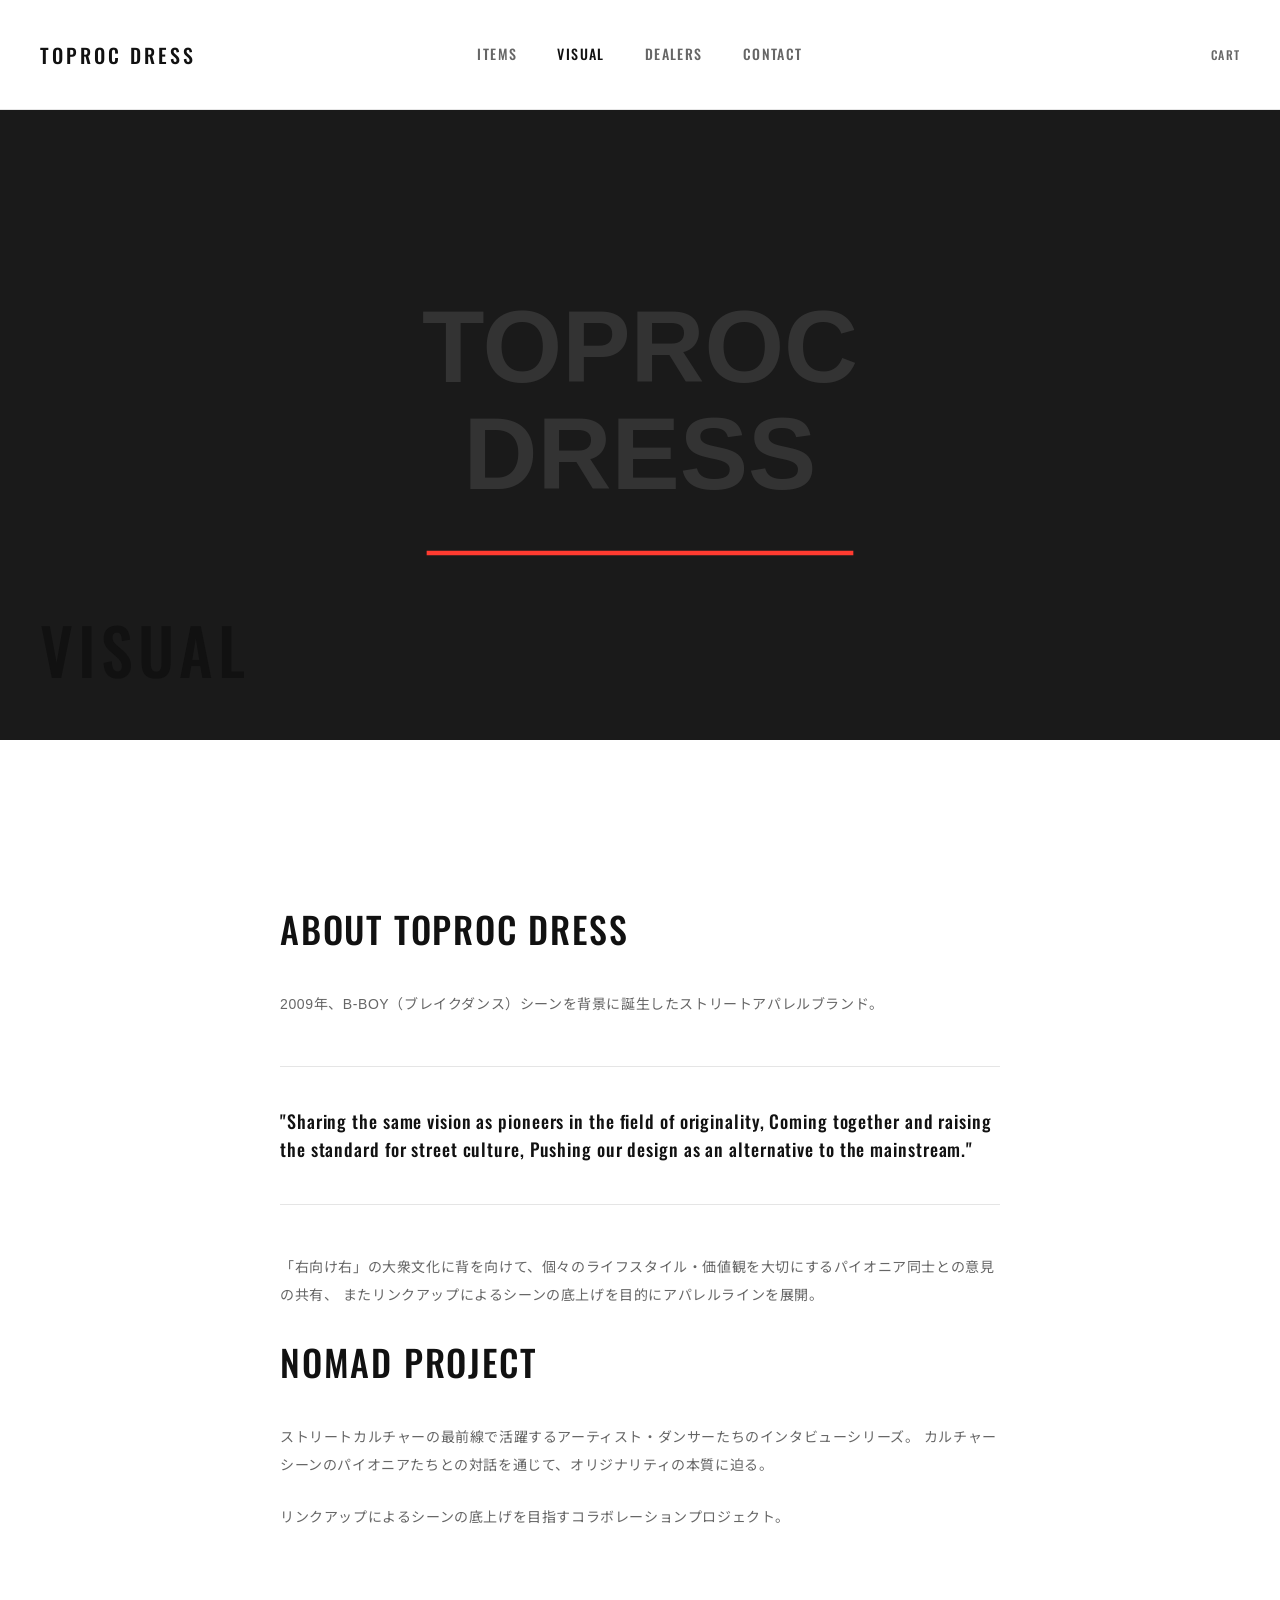
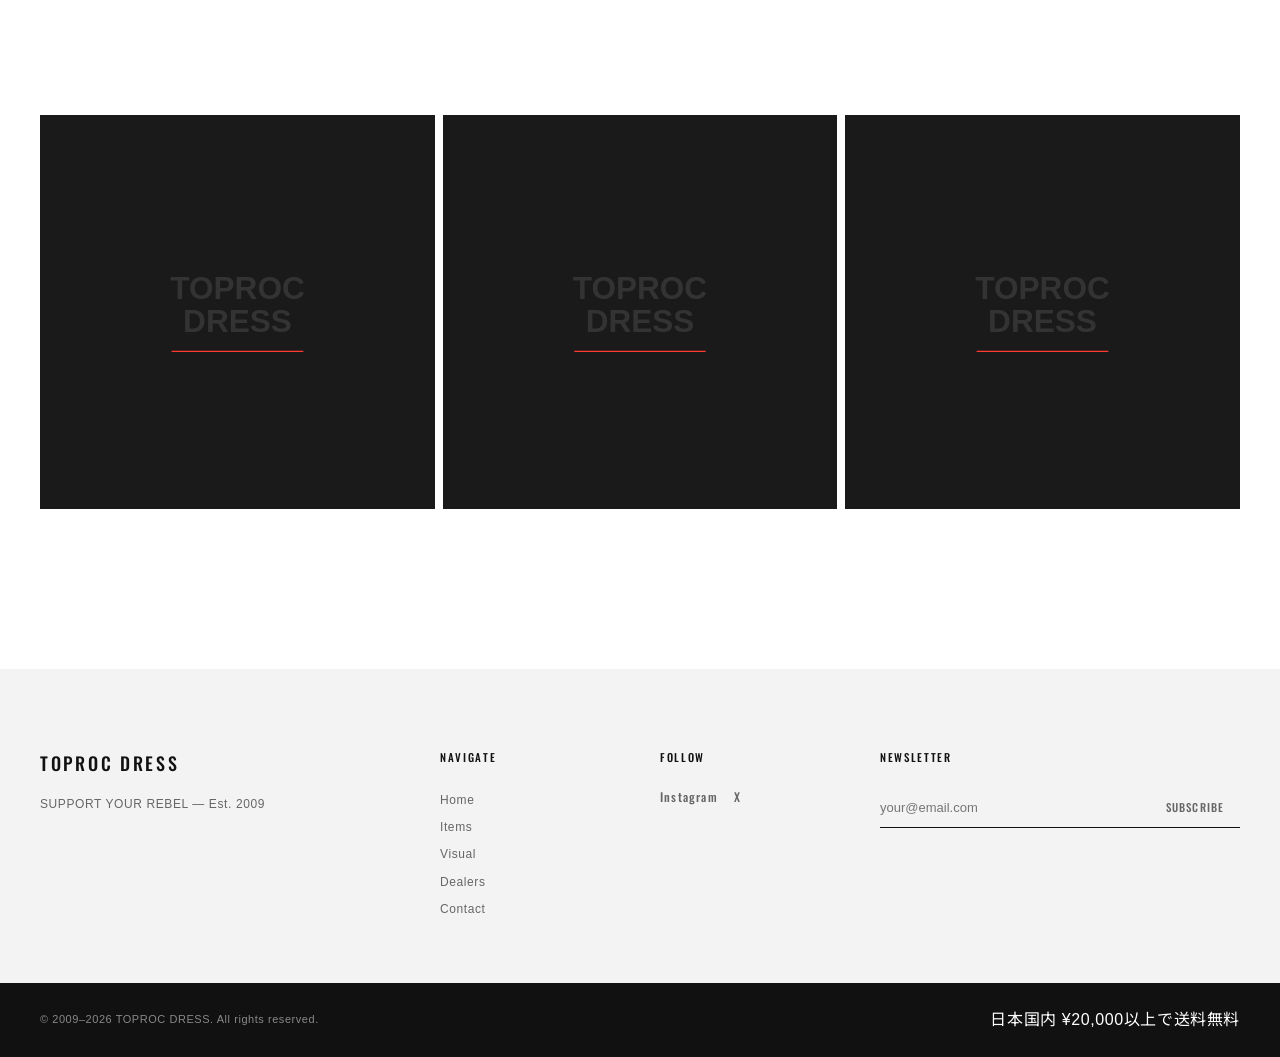
==== about.html @ 3670130f "WTAPS.comスタイル完全リニューアル: ミニマリスト・ホワイトベースデザイン - 白背景 (#fff) + 黒テキスト (#111) のミニマリストカラーパレット - Oswald フォント +" ====
<!DOCTYPE html>
<html lang="ja">
<head>
  <meta charset="UTF-8">
  <meta name="viewport" content="width=device-width, initial-scale=1.0">
  <title>Visual — TOPROC DRESS</title>
  <meta name="description" content="TOPROC DRESS のブランドストーリー。B-BOYシーンを背景に持つストリートアパレル。">
  <link rel="preconnect" href="https://fonts.googleapis.com">
  <link rel="preconnect" href="https://fonts.gstatic.com" crossorigin>
  <link href="https://fonts.googleapis.com/css2?family=Noto+Sans+JP:wght@400;500&family=Oswald:wght@500&display=swap" rel="stylesheet">
  <link rel="stylesheet" href="css/style.css">
  <link rel="stylesheet" href="css/animations.css">
</head>
<body class="page-transition">

  <!-- Header -->
  <header class="site-header" id="site-header">
    <div class="header-inner">
      <a href="index.html" class="site-logo">TOPROC <span>DRESS</span></a>
      <nav class="desktop-nav" aria-label="Main navigation">
        <ul>
          <li><a href="products.html">Items</a></li>
          <li><a href="about.html" class="active">Visual</a></li>
          <li><a href="dealers.html">Dealers</a></li>
          <li><a href="contact.html">Contact</a></li>
        </ul>
      </nav>
      <div class="header-right">
        <a href="http://toprocdress.shop-pro.jp/" target="_blank" rel="noopener" class="header-icon">Cart</a>
        <button class="hamburger" aria-label="Toggle menu">
          <span></span><span></span><span></span>
        </button>
      </div>
    </div>
  </header>

  <nav class="mobile-nav" id="mobile-nav" aria-label="Mobile navigation">
    <a href="index.html">Home</a>
    <a href="products.html">Items</a>
    <a href="about.html">Visual</a>
    <a href="dealers.html">Dealers</a>
    <a href="contact.html">Contact</a>
  </nav>

  <!-- Visual Hero -->
  <div class="visual-hero">
    <div class="visual-hero-bg" data-parallax="0.2">
      <img src="images/placeholder.svg" alt="TOPROC DRESS Visual">
    </div>
    <h1 class="visual-hero-title">Visual</h1>
  </div>

  <!-- Content -->
  <div class="visual-content">
    <h2 class="reveal">About TOPROC DRESS</h2>

    <p class="reveal">
      2009年、B-BOY（ブレイクダンス）シーンを背景に誕生したストリートアパレルブランド。
    </p>

    <blockquote class="reveal">
      "Sharing the same vision as pioneers in the field of originality,
      Coming together and raising the standard for street culture,
      Pushing our design as an alternative to the mainstream."
    </blockquote>

    <p class="reveal">
      「右向け右」の大衆文化に背を向けて、個々のライフスタイル・価値観を大切にするパイオニア同士との意見の共有、
      またリンクアップによるシーンの底上げを目的にアパレルラインを展開。
    </p>

    <h2 class="reveal">NOMAD PROJECT</h2>

    <p class="reveal">
      ストリートカルチャーの最前線で活躍するアーティスト・ダンサーたちのインタビューシリーズ。
      カルチャーシーンのパイオニアたちとの対話を通じて、オリジナリティの本質に迫る。
    </p>

    <p class="reveal">
      リンクアップによるシーンの底上げを目指すコラボレーションプロジェクト。
    </p>
  </div>

  <!-- Gallery -->
  <div class="visual-gallery">
    <div class="visual-gallery-item reveal">
      <img src="images/placeholder.svg" alt="Visual 1">
    </div>
    <div class="visual-gallery-item reveal">
      <img src="images/placeholder.svg" alt="Visual 2">
    </div>
    <div class="visual-gallery-item reveal">
      <img src="images/placeholder.svg" alt="Visual 3">
    </div>
  </div>

  <!-- Footer -->
  <footer class="site-footer">
    <div class="container">
      <div class="footer-grid">
        <div class="footer-brand">
          <div class="site-logo">TOPROC <span>DRESS</span></div>
          <p>SUPPORT YOUR REBEL — Est. 2009</p>
        </div>
        <div class="footer-nav">
          <h4>Navigate</h4>
          <a href="index.html">Home</a>
          <a href="products.html">Items</a>
          <a href="about.html">Visual</a>
          <a href="dealers.html">Dealers</a>
          <a href="contact.html">Contact</a>
        </div>
        <div class="footer-social">
          <h4>Follow</h4>
          <div class="footer-social-links">
            <a href="https://www.instagram.com/toprocdress/" target="_blank" rel="noopener">Instagram</a>
            <a href="https://twitter.com/TOPROCDRESS" target="_blank" rel="noopener">X</a>
          </div>
        </div>
        <div class="footer-newsletter">
          <h4>Newsletter</h4>
          <form class="newsletter-form" onsubmit="event.preventDefault();">
            <input type="email" placeholder="your@email.com" aria-label="Email address">
            <button type="submit">Subscribe</button>
          </form>
        </div>
      </div>
    </div>
    <div class="sub-footer">
      <div class="container">
        <div class="sub-footer-inner">
          <p>&copy; 2009&ndash;2026 TOPROC DRESS. All rights reserved.</p>
          <div class="sub-footer-links">
            <span>日本国内 ¥20,000以上で送料無料</span>
          </div>
        </div>
      </div>
    </div>
  </footer>

  <script src="js/main.js"></script>
</body>
</html>
---- css/style.css ----
/* =============================================
   TOPROC DRESS — WTAPS-Style Redesign
   Minimalist White Aesthetic
   ============================================= */

/* --- CSS Custom Properties --- */
:root {
  --color-bg: #ffffff;
  --color-bg-elevated: #f3f3f3;
  --color-text: #111111;
  --color-text-secondary: #666666;
  --color-text-muted: #999999;
  --color-accent: #000000;
  --color-border: #e5e5e5;
  --color-border-hover: #cccccc;
  --color-overlay: rgba(0, 0, 0, 0.6);
  --color-footer-bg: #f3f3f3;
  --color-subfooter-bg: #111111;
  --color-subfooter-text: #ffffff;

  --font-display: 'Oswald', sans-serif;
  --font-body: 'Helvetica Neue', Helvetica, Arial, 'Noto Sans JP', sans-serif;

  --header-height: 110px;
  --header-height-mobile: 70px;
  --container-max: 1400px;
  --container-padding: 40px;
  --container-padding-mobile: 20px;

  --gap: 8px;
  --gap-mobile: 4px;
  --section-padding: 160px;
  --section-padding-mobile: 80px;

  --transition-fast: 0.2s ease;
  --transition-medium: 0.3s ease-in-out;
  --transition-slow: 0.6s cubic-bezier(0.12, 0.9, 0.1, 1);
}

/* --- Reset --- */
*, *::before, *::after {
  margin: 0;
  padding: 0;
  box-sizing: border-box;
}

html {
  font-size: 62.5%;
  scroll-behavior: smooth;
  -webkit-font-smoothing: antialiased;
  -moz-osx-font-smoothing: grayscale;
}

body {
  font-family: var(--font-body);
  font-size: 1.5rem;
  line-height: 1.6;
  color: var(--color-text);
  background: var(--color-bg);
  letter-spacing: 0.06rem;
  overflow-x: hidden;
}

a {
  color: inherit;
  text-decoration: none;
}

img {
  display: block;
  max-width: 100%;
  height: auto;
}

ul, ol {
  list-style: none;
}

button {
  font-family: inherit;
  cursor: pointer;
  border: none;
  background: none;
  color: inherit;
}

input, textarea {
  font-family: inherit;
  font-size: inherit;
  color: inherit;
}

/* --- Container --- */
.container {
  max-width: var(--container-max);
  margin: 0 auto;
  padding-left: var(--container-padding);
  padding-right: var(--container-padding);
}

/* --- Intro Overlay --- */
.intro-overlay {
  position: fixed;
  top: 0;
  left: 0;
  width: 100%;
  height: 100%;
  background: var(--color-bg);
  display: flex;
  align-items: center;
  justify-content: center;
  z-index: 9999;
  transition: opacity 0.8s ease, visibility 0.8s ease;
}

.intro-overlay.hidden {
  opacity: 0;
  visibility: hidden;
  pointer-events: none;
}

.intro-logo-text {
  font-family: var(--font-display);
  font-size: clamp(3.2rem, 6vw, 7.2rem);
  font-weight: 500;
  letter-spacing: 0.15em;
  text-transform: uppercase;
  color: var(--color-text);
}

/* --- Header --- */
.site-header {
  position: fixed;
  top: 0;
  left: 0;
  width: 100%;
  height: var(--header-height);
  background: var(--color-bg);
  border-bottom: 1px solid var(--color-border);
  z-index: 1000;
  transition: transform var(--transition-medium);
}

.site-header.header-hidden {
  transform: translateY(-100%);
}

.header-inner {
  display: flex;
  align-items: center;
  justify-content: space-between;
  height: 100%;
  max-width: var(--container-max);
  margin: 0 auto;
  padding: 0 var(--container-padding);
  position: relative;
}

.site-logo {
  font-family: var(--font-display);
  font-size: 2.0rem;
  font-weight: 500;
  letter-spacing: 0.15em;
  text-transform: uppercase;
  white-space: nowrap;
  z-index: 1;
}

.site-logo span {
  font-weight: 500;
}

/* Desktop Nav */
.desktop-nav {
  position: absolute;
  left: 50%;
  transform: translateX(-50%);
}

.desktop-nav ul {
  display: flex;
  gap: 40px;
}

.desktop-nav a {
  font-family: var(--font-display);
  font-size: 1.4rem;
  font-weight: 500;
  letter-spacing: 0.1em;
  text-transform: uppercase;
  color: var(--color-text-secondary);
  transition: color var(--transition-fast);
}

.desktop-nav a:hover,
.desktop-nav a.active {
  color: var(--color-text);
}

/* Header Right Icons */
.header-right {
  display: flex;
  align-items: center;
  gap: 24px;
  z-index: 1;
}

.header-icon {
  font-family: var(--font-display);
  font-size: 1.2rem;
  font-weight: 500;
  letter-spacing: 0.1em;
  text-transform: uppercase;
  color: var(--color-text-secondary);
  transition: color var(--transition-fast);
}

.header-icon:hover {
  color: var(--color-text);
}

/* Hamburger */
.hamburger {
  display: none;
  flex-direction: column;
  justify-content: center;
  gap: 6px;
  width: 28px;
  height: 28px;
  z-index: 1001;
}

.hamburger span {
  display: block;
  width: 100%;
  height: 1px;
  background: var(--color-text);
  transition: transform var(--transition-medium), opacity var(--transition-medium);
}

.hamburger.active span:nth-child(1) {
  transform: rotate(45deg) translate(5px, 5px);
}

.hamburger.active span:nth-child(2) {
  opacity: 0;
}

.hamburger.active span:nth-child(3) {
  transform: rotate(-45deg) translate(5px, -5px);
}

/* Mobile Nav */
.mobile-nav {
  position: fixed;
  top: 0;
  left: 0;
  width: 100%;
  height: 100%;
  background: var(--color-bg);
  z-index: 999;
  display: flex;
  flex-direction: column;
  align-items: center;
  justify-content: center;
  gap: 32px;
  opacity: 0;
  visibility: hidden;
  transition: opacity var(--transition-medium), visibility var(--transition-medium);
}

.mobile-nav.active {
  opacity: 1;
  visibility: visible;
}

.mobile-nav a {
  font-family: var(--font-display);
  font-size: 3.2rem;
  font-weight: 500;
  letter-spacing: 0.1em;
  text-transform: uppercase;
  color: var(--color-text);
  transition: opacity var(--transition-fast);
}

.mobile-nav a:hover {
  opacity: 0.5;
}

/* --- Hero Section --- */
.hero {
  position: relative;
  height: 100dvh;
  min-height: 600px;
  margin-top: var(--header-height);
  overflow: hidden;
  display: flex;
  align-items: center;
  justify-content: center;
}

.hero-bg {
  position: absolute;
  top: 0;
  left: 0;
  width: 100%;
  height: 100%;
  background: var(--color-bg-elevated);
  overflow: hidden;
}

.hero-bg img {
  width: 100%;
  height: 100%;
  object-fit: cover;
  object-position: center;
}

.hero-content {
  position: relative;
  z-index: 2;
  text-align: center;
  padding: 0 var(--container-padding);
}

.hero-tagline {
  font-family: var(--font-body);
  font-size: 1.2rem;
  letter-spacing: 0.2em;
  text-transform: uppercase;
  color: var(--color-text-secondary);
  margin-bottom: 20px;
}

.hero-title {
  font-family: var(--font-display);
  font-size: clamp(4.0rem, 8vw, 10.0rem);
  font-weight: 500;
  letter-spacing: 0.08em;
  text-transform: uppercase;
  line-height: 1.1;
  color: var(--color-text);
}

.hero-subtitle {
  font-size: 1.4rem;
  color: var(--color-text-secondary);
  margin-top: 24px;
  letter-spacing: 0.05em;
}

.hero-cta {
  margin-top: 48px;
  display: flex;
  gap: 16px;
  justify-content: center;
}

.hero-release {
  position: absolute;
  bottom: 40px;
  left: 50%;
  transform: translateX(-50%);
  font-family: var(--font-display);
  font-size: 1.2rem;
  letter-spacing: 0.1em;
  text-transform: uppercase;
  color: var(--color-text-secondary);
}

/* --- Buttons --- */
.btn {
  display: inline-block;
  font-family: var(--font-display);
  font-size: 1.2rem;
  font-weight: 500;
  letter-spacing: 0.15em;
  text-transform: uppercase;
  padding: 14px 40px;
  transition: background var(--transition-fast), color var(--transition-fast);
}

.btn-primary {
  background: var(--color-accent);
  color: var(--color-bg);
  border: 1px solid var(--color-accent);
}

.btn-primary:hover {
  background: transparent;
  color: var(--color-text);
}

.btn-outline {
  background: transparent;
  color: var(--color-text);
  border: 1px solid var(--color-text);
}

.btn-outline:hover {
  background: var(--color-text);
  color: var(--color-bg);
}

/* --- Sections --- */
.section {
  padding: var(--section-padding) 0;
}

.section-label {
  font-family: var(--font-display);
  font-size: 1.1rem;
  font-weight: 500;
  letter-spacing: 0.2em;
  text-transform: uppercase;
  color: var(--color-text-muted);
  margin-bottom: 12px;
}

.section-title {
  font-family: var(--font-display);
  font-size: clamp(2.8rem, 4vw, 4.8rem);
  font-weight: 500;
  letter-spacing: 0.05em;
  text-transform: uppercase;
  line-height: 1.2;
  margin-bottom: 24px;
}

.section-line {
  width: 40px;
  height: 1px;
  background: var(--color-border);
  margin-bottom: 40px;
}

.section-desc {
  font-size: 1.4rem;
  color: var(--color-text-secondary);
  max-width: 600px;
  line-height: 1.8;
}

/* --- Product Grid --- */
.product-grid {
  display: grid;
  grid-template-columns: repeat(2, 1fr);
  gap: var(--gap-mobile);
}

.product-card {
  position: relative;
  overflow: hidden;
}

.product-card-image-link {
  display: block;
  position: relative;
  overflow: hidden;
  aspect-ratio: 1 / 1;
  background: var(--color-bg-elevated);
}

.product-card-image-link img {
  width: 100%;
  height: 100%;
  object-fit: cover;
  transition: transform 0.6s ease;
}

.product-card:hover .product-card-image-link img {
  transform: scale(1.1);
}

.product-card-soldout {
  position: absolute;
  top: 0;
  left: 0;
  width: 100%;
  height: 100%;
  background: rgba(255, 255, 255, 0.75);
  display: flex;
  align-items: center;
  justify-content: center;
  z-index: 2;
}

.product-card-soldout span {
  font-family: var(--font-display);
  font-size: 1.2rem;
  font-weight: 500;
  letter-spacing: 0.2em;
  text-transform: uppercase;
  color: var(--color-text);
}

.product-card-info {
  padding: 12px 4px;
}

.product-card-name {
  font-family: var(--font-display);
  font-size: 1.2rem;
  font-weight: 500;
  letter-spacing: 0.05em;
  text-transform: uppercase;
  line-height: 1.4;
}

.product-card-color {
  font-size: 1.1rem;
  color: var(--color-text-muted);
  letter-spacing: 0.05em;
  margin-top: 2px;
}

.product-card-price {
  font-family: var(--font-display);
  font-size: 1.3rem;
  font-weight: 500;
  margin-top: 4px;
}

.product-card-price.no-price {
  color: var(--color-text-muted);
  font-size: 1.1rem;
}

/* Cart Button */
.btn-cart {
  display: block;
  width: 100%;
  margin-top: 8px;
  padding: 10px 0;
  font-family: var(--font-display);
  font-size: 1.1rem;
  font-weight: 500;
  letter-spacing: 0.15em;
  text-transform: uppercase;
  text-align: center;
  text-decoration: none;
  color: var(--color-bg);
  background: var(--color-accent);
  border: 1px solid var(--color-accent);
  cursor: pointer;
  transition: background var(--transition-fast), color var(--transition-fast);
}

.btn-cart:hover {
  background: transparent;
  color: var(--color-text);
}

.btn-cart-disabled {
  background: transparent;
  color: var(--color-text-muted);
  border-color: var(--color-border);
  cursor: not-allowed;
  pointer-events: none;
}

/* --- Filter Bar --- */
.filter-bar {
  display: flex;
  flex-wrap: wrap;
  gap: 8px;
  margin-bottom: 16px;
}

.filter-btn {
  font-family: var(--font-display);
  font-size: 1.1rem;
  font-weight: 500;
  letter-spacing: 0.1em;
  text-transform: uppercase;
  padding: 8px 20px;
  border: 1px solid var(--color-border);
  background: transparent;
  color: var(--color-text-secondary);
  transition: all var(--transition-fast);
}

.filter-btn:hover {
  border-color: var(--color-text);
  color: var(--color-text);
}

.filter-btn.active {
  background: var(--color-text);
  color: var(--color-bg);
  border-color: var(--color-text);
}

.availability-filter {
  display: flex;
  gap: 8px;
  margin-bottom: 24px;
}

.availability-btn {
  font-family: var(--font-display);
  font-size: 1.1rem;
  font-weight: 500;
  letter-spacing: 0.1em;
  text-transform: uppercase;
  padding: 8px 20px;
  border: 1px solid var(--color-border);
  background: transparent;
  color: var(--color-text-secondary);
  transition: all var(--transition-fast);
}

.availability-btn:hover {
  border-color: var(--color-text);
  color: var(--color-text);
}

.availability-btn.active {
  background: var(--color-text);
  color: var(--color-bg);
  border-color: var(--color-text);
}

.product-count {
  font-family: var(--font-display);
  font-size: 1.1rem;
  letter-spacing: 0.1em;
  text-transform: uppercase;
  color: var(--color-text-muted);
  margin-bottom: 24px;
}

.empty-state {
  grid-column: 1 / -1;
  text-align: center;
  padding: 80px 0;
  font-family: var(--font-display);
  font-size: 1.4rem;
  color: var(--color-text-muted);
  letter-spacing: 0.1em;
  text-transform: uppercase;
}

/* --- Feature Carousel (Swiper) --- */
.feature-section {
  padding: var(--section-padding) 0;
  overflow: hidden;
}

.feature-swiper {
  overflow: visible;
  padding: 0 var(--container-padding);
}

.feature-slide {
  cursor: pointer;
}

.feature-slide-image {
  position: relative;
  overflow: hidden;
  aspect-ratio: 450 / 600;
  background: var(--color-bg-elevated);
}

.feature-slide-image img {
  width: 100%;
  height: 100%;
  object-fit: cover;
  transition: transform 0.6s ease;
}

.feature-slide:hover .feature-slide-image img {
  transform: scale(1.05);
}

.feature-slide-info {
  padding: 16px 0 0;
}

.feature-slide-label {
  font-size: 1.1rem;
  color: var(--color-text-muted);
  letter-spacing: 0.1em;
  text-transform: uppercase;
  margin-bottom: 4px;
}

.feature-slide-title {
  font-family: var(--font-display);
  font-size: 1.4rem;
  font-weight: 500;
  letter-spacing: 0.05em;
  text-transform: uppercase;
}

/* --- Brand Statement --- */
.brand-statement {
  padding: var(--section-padding) 0;
  text-align: center;
}

.brand-statement-text {
  font-family: var(--font-display);
  font-size: clamp(2.0rem, 3.5vw, 4.0rem);
  font-weight: 500;
  letter-spacing: 0.05em;
  line-height: 1.5;
  color: var(--color-text);
  max-width: 900px;
  margin: 0 auto;
}

.brand-statement-text em {
  font-style: italic;
  color: var(--color-text-secondary);
}

.brand-statement-sub {
  font-size: 1.4rem;
  color: var(--color-text-secondary);
  margin-top: 32px;
  line-height: 2;
  max-width: 700px;
  margin-left: auto;
  margin-right: auto;
}

/* --- Dealers Section --- */
.dealers-list {
  display: grid;
  gap: 0;
}

.dealer-item {
  display: flex;
  justify-content: space-between;
  align-items: center;
  padding: 24px 0;
  border-bottom: 1px solid var(--color-border);
}

.dealer-item:first-child {
  border-top: 1px solid var(--color-border);
}

.dealer-info {}

.dealer-name {
  font-family: var(--font-display);
  font-size: 1.6rem;
  font-weight: 500;
  letter-spacing: 0.05em;
  text-transform: uppercase;
}

.dealer-address {
  font-size: 1.2rem;
  color: var(--color-text-secondary);
  margin-top: 4px;
}

.dealer-tel {
  font-size: 1.2rem;
  color: var(--color-text-muted);
  white-space: nowrap;
}

.dealer-tel a {
  transition: color var(--transition-fast);
}

.dealer-tel a:hover {
  color: var(--color-text);
}

/* --- About / Visual Page --- */
.visual-hero {
  position: relative;
  height: 70vh;
  min-height: 400px;
  overflow: hidden;
  margin-top: var(--header-height);
}

.visual-hero-bg {
  width: 100%;
  height: 100%;
  background: var(--color-bg-elevated);
  display: flex;
  align-items: center;
  justify-content: center;
}

.visual-hero-bg img {
  width: 100%;
  height: 100%;
  object-fit: cover;
}

.visual-hero-title {
  position: absolute;
  bottom: 40px;
  left: var(--container-padding);
  font-family: var(--font-display);
  font-size: clamp(3.2rem, 6vw, 6.4rem);
  font-weight: 500;
  letter-spacing: 0.08em;
  text-transform: uppercase;
  color: var(--color-text);
}

.visual-content {
  max-width: 800px;
  margin: 0 auto;
  padding: var(--section-padding) var(--container-padding);
}

.visual-content h2 {
  font-family: var(--font-display);
  font-size: clamp(2.4rem, 3vw, 3.6rem);
  font-weight: 500;
  letter-spacing: 0.05em;
  text-transform: uppercase;
  margin-bottom: 32px;
}

.visual-content p {
  font-size: 1.4rem;
  line-height: 2;
  color: var(--color-text-secondary);
  margin-bottom: 24px;
}

.visual-content blockquote {
  font-family: var(--font-display);
  font-size: 1.8rem;
  font-weight: 500;
  letter-spacing: 0.05em;
  line-height: 1.6;
  color: var(--color-text);
  padding: 40px 0;
  border-top: 1px solid var(--color-border);
  border-bottom: 1px solid var(--color-border);
  margin: 48px 0;
}

.visual-gallery {
  display: grid;
  grid-template-columns: repeat(3, 1fr);
  gap: var(--gap);
  padding: 0 var(--container-padding);
  max-width: var(--container-max);
  margin: 0 auto var(--section-padding);
}

.visual-gallery-item {
  overflow: hidden;
  aspect-ratio: 1 / 1;
  background: var(--color-bg-elevated);
}

.visual-gallery-item img {
  width: 100%;
  height: 100%;
  object-fit: cover;
  transition: transform 0.6s ease;
}

.visual-gallery-item:hover img {
  transform: scale(1.05);
}

/* --- Contact Page --- */
.contact-section {
  margin-top: var(--header-height);
  padding: var(--section-padding) 0;
}

.contact-grid {
  display: grid;
  grid-template-columns: 1fr 1fr;
  gap: 80px;
  max-width: 1000px;
  margin: 0 auto;
}

.contact-info h3 {
  font-family: var(--font-display);
  font-size: 1.4rem;
  font-weight: 500;
  letter-spacing: 0.1em;
  text-transform: uppercase;
  margin-bottom: 16px;
}

.contact-info p {
  font-size: 1.3rem;
  color: var(--color-text-secondary);
  line-height: 1.8;
  margin-bottom: 24px;
}

.contact-info a {
  border-bottom: 1px solid var(--color-border);
  transition: border-color var(--transition-fast);
}

.contact-info a:hover {
  border-color: var(--color-text);
}

.contact-form .form-group {
  margin-bottom: 32px;
}

.contact-form label {
  display: block;
  font-family: var(--font-display);
  font-size: 1.1rem;
  font-weight: 500;
  letter-spacing: 0.1em;
  text-transform: uppercase;
  color: var(--color-text-muted);
  margin-bottom: 8px;
}

.contact-form input,
.contact-form textarea {
  width: 100%;
  padding: 12px 0;
  border: none;
  border-bottom: 1px solid var(--color-border);
  background: transparent;
  font-size: 1.4rem;
  outline: none;
  transition: border-color var(--transition-fast);
}

.contact-form input:focus,
.contact-form textarea:focus {
  border-color: var(--color-text);
}

.contact-form textarea {
  resize: vertical;
  min-height: 120px;
}

.contact-form .btn-submit {
  display: inline-block;
  font-family: var(--font-display);
  font-size: 1.2rem;
  font-weight: 500;
  letter-spacing: 0.15em;
  text-transform: uppercase;
  padding: 14px 48px;
  background: var(--color-accent);
  color: var(--color-bg);
  border: 1px solid var(--color-accent);
  cursor: pointer;
  transition: background var(--transition-fast), color var(--transition-fast);
}

.contact-form .btn-submit:hover {
  background: transparent;
  color: var(--color-text);
}

/* --- Page Header (for sub-pages) --- */
.page-header {
  margin-top: var(--header-height);
  padding: 80px 0 40px;
}

/* --- Footer --- */
.site-footer {
  background: var(--color-footer-bg);
  padding: 80px 0 0;
}

.footer-grid {
  display: grid;
  grid-template-columns: 2fr 1fr 1fr 2fr;
  gap: 40px;
  padding-bottom: 60px;
}

.footer-brand .site-logo {
  font-size: 1.8rem;
  margin-bottom: 16px;
  display: block;
}

.footer-brand p {
  font-size: 1.2rem;
  color: var(--color-text-secondary);
  line-height: 1.8;
}

.footer-nav h4,
.footer-social h4,
.footer-newsletter h4 {
  font-family: var(--font-display);
  font-size: 1.1rem;
  font-weight: 500;
  letter-spacing: 0.15em;
  text-transform: uppercase;
  margin-bottom: 20px;
  color: var(--color-text);
}

.footer-nav a {
  display: block;
  font-size: 1.2rem;
  color: var(--color-text-secondary);
  padding: 4px 0;
  transition: color var(--transition-fast);
}

.footer-nav a:hover {
  color: var(--color-text);
}

.footer-social-links {
  display: flex;
  gap: 16px;
}

.footer-social-links a {
  font-family: var(--font-display);
  font-size: 1.2rem;
  font-weight: 500;
  letter-spacing: 0.1em;
  color: var(--color-text-secondary);
  transition: color var(--transition-fast);
}

.footer-social-links a:hover {
  color: var(--color-text);
}

.newsletter-form {
  display: flex;
  border-bottom: 1px solid var(--color-text);
}

.newsletter-form input {
  flex: 1;
  border: none;
  background: transparent;
  padding: 12px 0;
  font-size: 1.3rem;
  outline: none;
}

.newsletter-form button {
  font-family: var(--font-display);
  font-size: 1.1rem;
  font-weight: 500;
  letter-spacing: 0.1em;
  text-transform: uppercase;
  padding: 12px 16px;
  color: var(--color-text-secondary);
  transition: color var(--transition-fast);
}

.newsletter-form button:hover {
  color: var(--color-text);
}

/* Sub-footer */
.sub-footer {
  background: var(--color-subfooter-bg);
  color: var(--color-subfooter-text);
  padding: 24px 0;
}

.sub-footer-inner {
  display: flex;
  justify-content: space-between;
  align-items: center;
}

.sub-footer p {
  font-size: 1.1rem;
  letter-spacing: 0.05em;
  color: rgba(255, 255, 255, 0.5);
}

.sub-footer-links {
  display: flex;
  gap: 24px;
}

.sub-footer-links a {
  font-size: 1.1rem;
  color: rgba(255, 255, 255, 0.5);
  transition: color var(--transition-fast);
}

.sub-footer-links a:hover {
  color: var(--color-subfooter-text);
}

/* --- Scroll Reveal --- */
.reveal {
  opacity: 0;
  transform: translateY(20px);
  transition: opacity 0.8s ease, transform 0.8s ease;
}

.reveal.visible {
  opacity: 1;
  transform: translateY(0);
}

/* --- Utility --- */
.mt-lg { margin-top: 60px; }
.text-center { text-align: center; }

/* =============================================
   RESPONSIVE
   ============================================= */

/* Tablet: 750px+ */
@media (min-width: 750px) {
  .product-grid {
    grid-template-columns: repeat(3, 1fr);
    gap: var(--gap);
  }

  .visual-gallery {
    gap: var(--gap);
  }
}

/* Desktop: 1024px+ */
@media (min-width: 1024px) {
  body {
    font-size: 1.6rem;
  }

  .hamburger {
    display: none;
  }

  .desktop-nav {
    display: block;
  }

  .product-grid {
    grid-template-columns: repeat(4, 1fr);
  }

  .product-grid.featured .product-card:first-child {
    grid-column: span 2;
    grid-row: span 2;
  }

  .footer-grid {
    grid-template-columns: 2fr 1fr 1fr 2fr;
  }
}

/* Mobile adjustments */
@media (max-width: 1023px) {
  .desktop-nav {
    display: none;
  }

  .hamburger {
    display: flex;
  }

  .header-right .header-icon {
    display: none;
  }

  .site-header {
    height: var(--header-height-mobile);
  }

  .hero {
    margin-top: var(--header-height-mobile);
  }

  .visual-hero {
    margin-top: var(--header-height-mobile);
  }

  .page-header {
    margin-top: var(--header-height-mobile);
    padding: 40px 0 24px;
  }

  .contact-section {
    margin-top: var(--header-height-mobile);
  }

  .container {
    padding-left: var(--container-padding-mobile);
    padding-right: var(--container-padding-mobile);
  }

  .section {
    padding: var(--section-padding-mobile) 0;
  }

  .brand-statement {
    padding: var(--section-padding-mobile) 0;
  }

  .feature-section {
    padding: var(--section-padding-mobile) 0;
  }

  .feature-swiper {
    padding: 0 var(--container-padding-mobile);
  }

  .site-footer {
    padding: 60px 0 0;
  }

  .footer-grid {
    grid-template-columns: 1fr;
    gap: 32px;
  }

  .contact-grid {
    grid-template-columns: 1fr;
    gap: 48px;
  }

  .sub-footer-inner {
    flex-direction: column;
    gap: 12px;
    text-align: center;
  }

  .dealer-item {
    flex-direction: column;
    align-items: flex-start;
    gap: 8px;
  }

  .visual-gallery {
    grid-template-columns: 1fr;
    gap: var(--gap-mobile);
  }

  .visual-hero-title {
    left: var(--container-padding-mobile);
    bottom: 24px;
  }
}

/* Large desktop: 1281px+ */
@media (min-width: 1281px) {
  .product-grid {
    grid-template-columns: repeat(5, 1fr);
  }
}
---- css/animations.css ----
/* =============================================
   TOPROC DRESS — Animations (WTAPS-Style)
   ============================================= */

/* --- Intro Logo Reveal --- */
@keyframes introReveal {
  0% {
    opacity: 0;
    transform: translateY(30px);
  }
  50% {
    opacity: 1;
    transform: translateY(0);
  }
  100% {
    opacity: 1;
    transform: translateY(0);
  }
}

/* --- Hero Text Rise --- */
@keyframes heroRise {
  from {
    opacity: 0;
    transform: translateY(40px);
  }
  to {
    opacity: 1;
    transform: translateY(0);
  }
}

.hero.animated .hero-tagline {
  animation: heroRise 0.8s cubic-bezier(0.12, 0.9, 0.1, 1) 0.2s forwards;
}

.hero.animated .hero-title {
  animation: heroRise 1.0s cubic-bezier(0.12, 0.9, 0.1, 1) 0.4s forwards;
}

.hero.animated .hero-subtitle {
  animation: heroRise 0.8s cubic-bezier(0.12, 0.9, 0.1, 1) 0.7s forwards;
}

.hero.animated .hero-cta {
  animation: heroRise 0.8s cubic-bezier(0.12, 0.9, 0.1, 1) 0.9s forwards;
}

/* --- Clip-path Hero Reveal --- */
@keyframes clipReveal {
  from {
    clip-path: circle(0% at 50% 50%);
  }
  to {
    clip-path: circle(150% at 50% 50%);
  }
}

.hero-bg.clip-animate {
  animation: clipReveal 1.5s cubic-bezier(0.12, 0.9, 0.1, 1) forwards;
}

/* --- Scroll Reveal Stagger --- */
.reveal.delay-1 { transition-delay: 0.1s; }
.reveal.delay-2 { transition-delay: 0.2s; }
.reveal.delay-3 { transition-delay: 0.3s; }
.reveal.delay-4 { transition-delay: 0.4s; }

/* --- Brand Statement Word Animation --- */
.brand-statement-text .word {
  display: inline-block;
  opacity: 0;
  transform: translateY(15px);
  transition: opacity 0.6s ease, transform 0.6s ease;
  margin-right: 0.3em;
}

.brand-statement-text.animated .word {
  opacity: 1;
  transform: translateY(0);
}

/* --- Feature Slide Hover --- */
.feature-slide {
  transition: transform 0.3s ease;
}

/* --- Parallax Helpers --- */
[data-parallax] {
  will-change: transform;
}

/* --- Smooth page transition --- */
.page-transition {
  opacity: 0;
  animation: pageIn 0.5s ease forwards;
}

@keyframes pageIn {
  from { opacity: 0; }
  to { opacity: 1; }
}
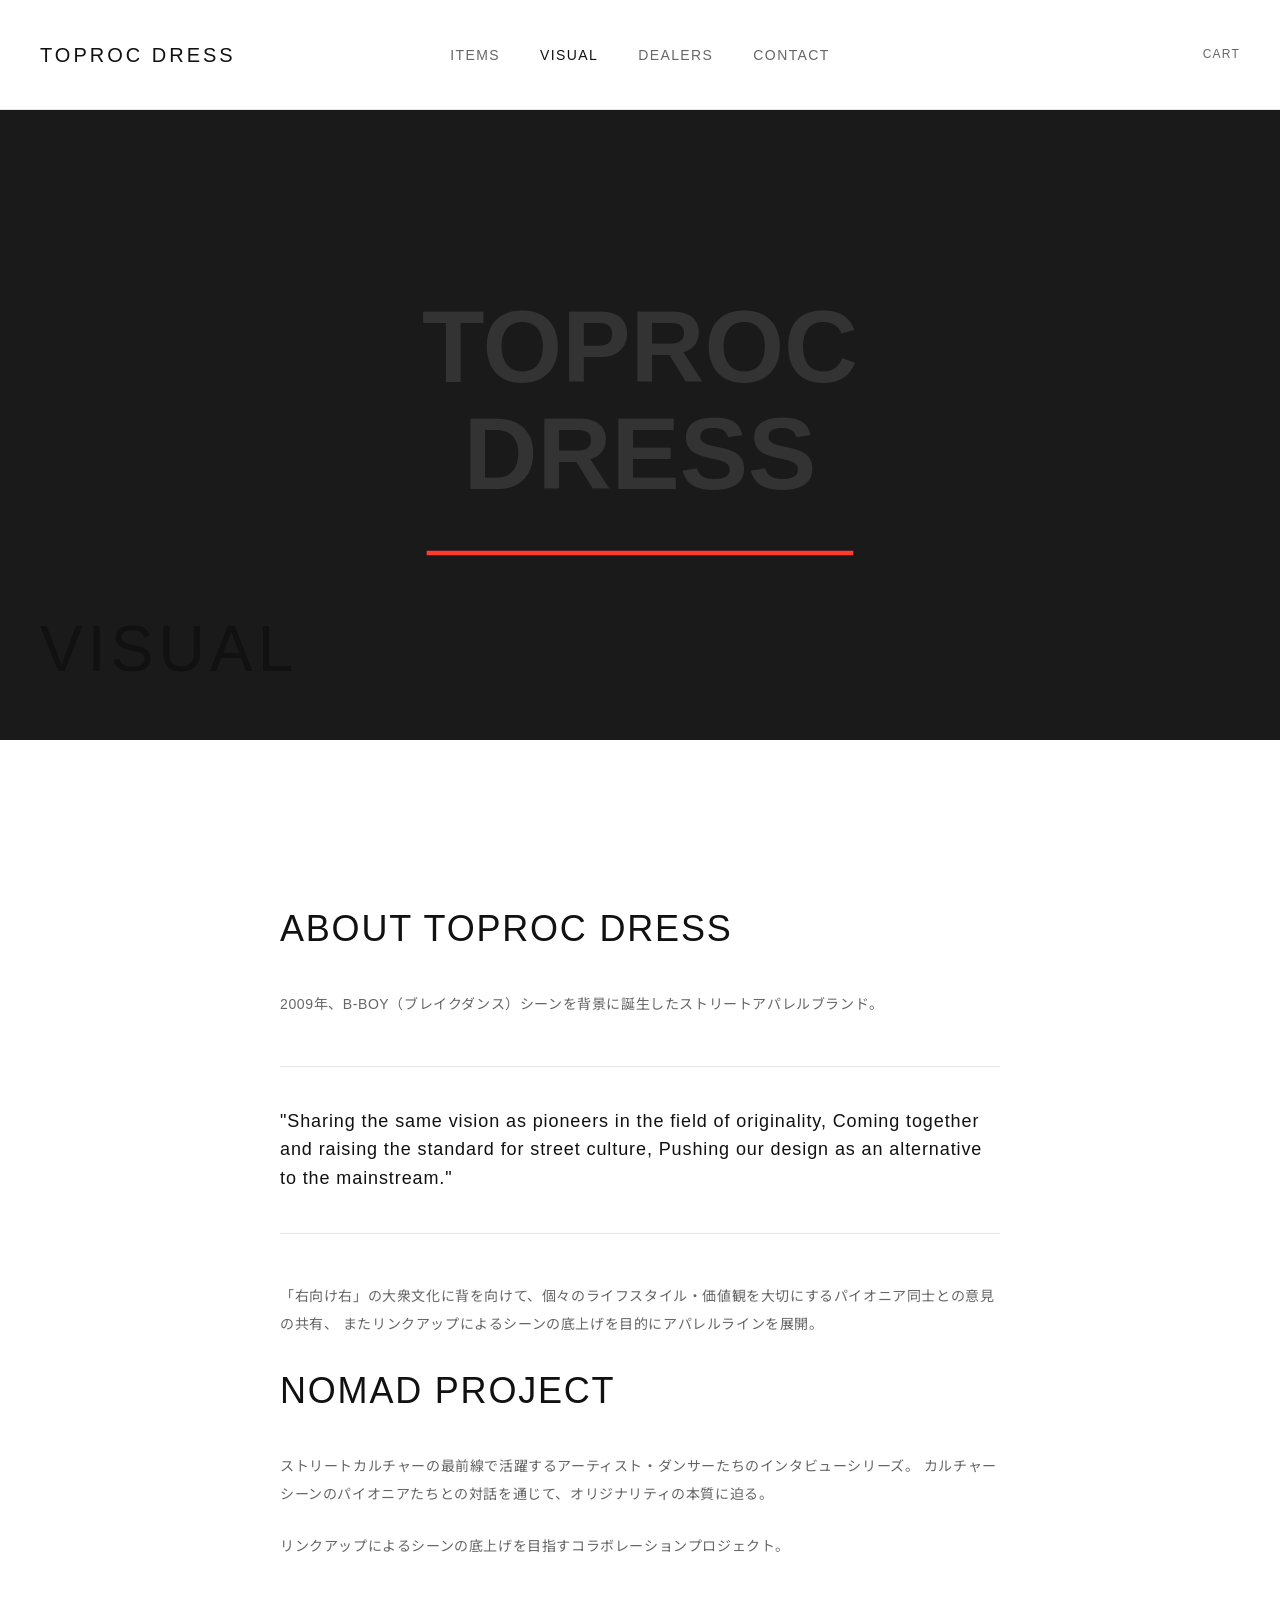
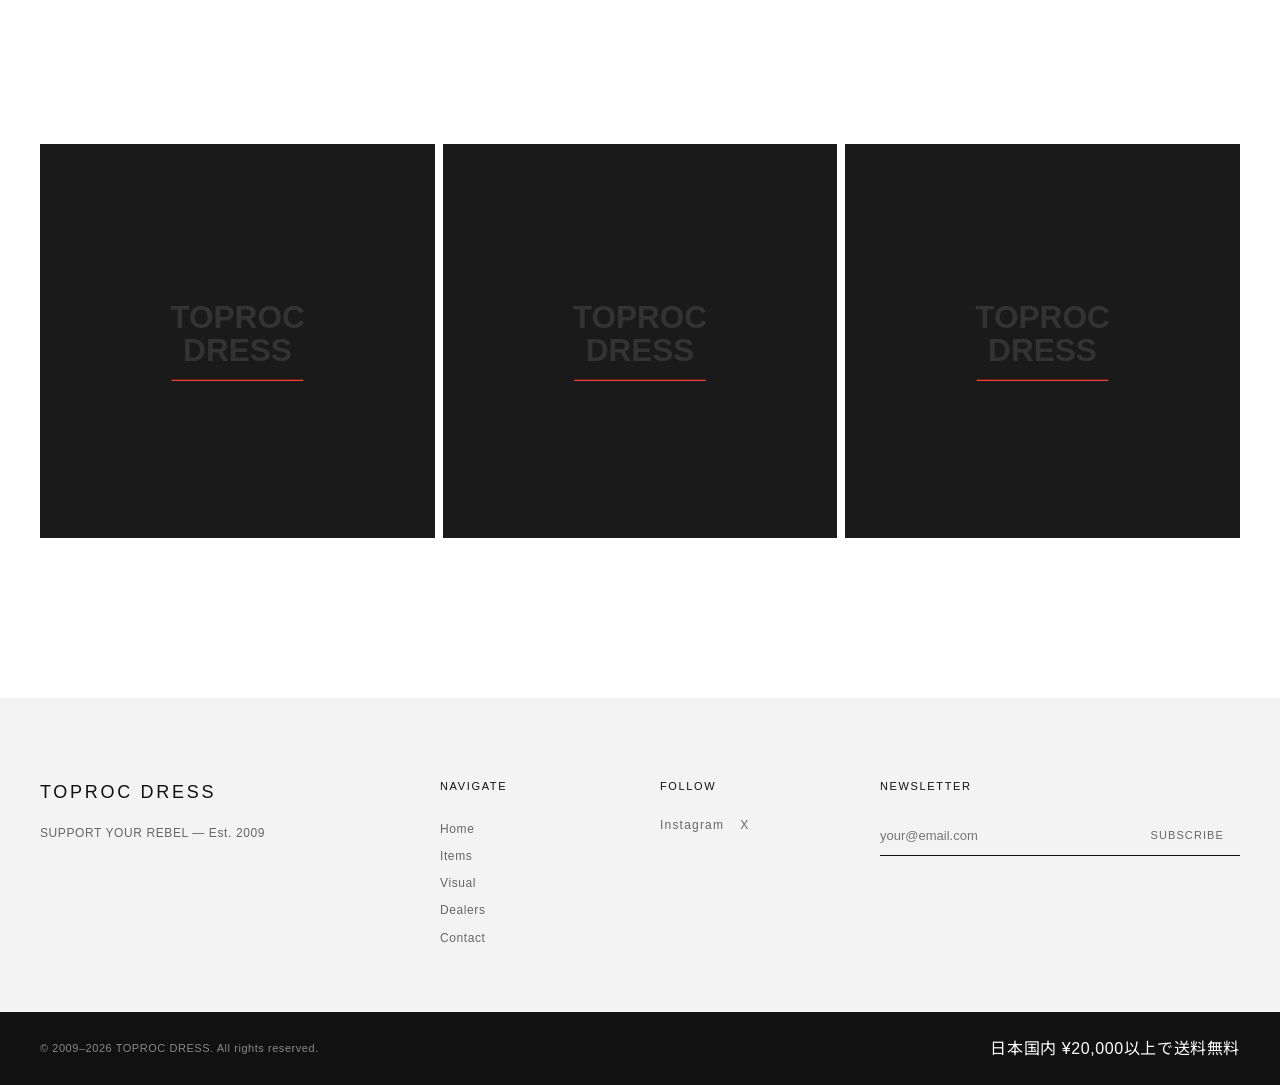
==== commit 45c4c9a1: "デザイン調整: Helvetica系フォント統一＋紫アクセント - フォント: Oswald廃止、全体をHelvetica Neue系に統一 - カラー: アクセント色を黒→紫 (#6B3FA0) に" ====
--- a/about.html
+++ b/about.html
@@ -7,7 +7,7 @@
   <meta name="description" content="TOPROC DRESS のブランドストーリー。B-BOYシーンを背景に持つストリートアパレル。">
   <link rel="preconnect" href="https://fonts.googleapis.com">
   <link rel="preconnect" href="https://fonts.gstatic.com" crossorigin>
-  <link href="https://fonts.googleapis.com/css2?family=Noto+Sans+JP:wght@400;500&family=Oswald:wght@500&display=swap" rel="stylesheet">
+  <link href="https://fonts.googleapis.com/css2?family=Noto+Sans+JP:wght@400;500&display=swap" rel="stylesheet">
   <link rel="stylesheet" href="css/style.css">
   <link rel="stylesheet" href="css/animations.css">
 </head>
--- a/css/style.css
+++ b/css/style.css
@@ -10,7 +10,7 @@
   --color-text: #111111;
   --color-text-secondary: #666666;
   --color-text-muted: #999999;
-  --color-accent: #000000;
+  --color-accent: #6B3FA0;
   --color-border: #e5e5e5;
   --color-border-hover: #cccccc;
   --color-overlay: rgba(0, 0, 0, 0.6);
@@ -18,7 +18,7 @@
   --color-subfooter-bg: #111111;
   --color-subfooter-text: #ffffff;
 
-  --font-display: 'Oswald', sans-serif;
+  --font-display: 'Helvetica Neue', Helvetica, Arial, 'Noto Sans JP', sans-serif;
   --font-body: 'Helvetica Neue', Helvetica, Arial, 'Noto Sans JP', sans-serif;
 
   --header-height: 110px;
@@ -138,7 +138,71 @@
   background: var(--color-bg);
   border-bottom: 1px solid var(--color-border);
   z-index: 1000;
-  transition: transform var(--transition-medium);
+  transition: transform var(--transition-medium), background 0.3s ease, border-color 0.3s ease;
+}
+
+/* Home page: transparent header over hero */
+.home .site-header {
+  background: transparent;
+  border-bottom: 1px solid transparent;
+}
+
+.home .site-logo,
+.home .site-logo span {
+  color: #fff;
+}
+
+.home .desktop-nav a {
+  color: rgba(255, 255, 255, 0.7);
+}
+
+.home .desktop-nav a:hover,
+.home .desktop-nav a.active {
+  color: #fff;
+}
+
+.home .header-icon {
+  color: rgba(255, 255, 255, 0.7);
+}
+
+.home .header-icon:hover {
+  color: #fff;
+}
+
+.home .hamburger span {
+  background: #fff;
+}
+
+/* Scrolled state: revert to solid header */
+.home .site-header.header-scrolled {
+  background: rgba(255, 255, 255, 0.98);
+  border-bottom: 1px solid var(--color-border);
+}
+
+.home .site-header.header-scrolled .site-logo,
+.home .site-header.header-scrolled .site-logo span {
+  color: var(--color-text);
+}
+
+.home .site-header.header-scrolled .desktop-nav a {
+  color: var(--color-text-secondary);
+}
+
+.home .site-header.header-scrolled .desktop-nav a:hover,
+.home .site-header.header-scrolled .desktop-nav a.active {
+  color: var(--color-text);
+}
+
+.home .site-header.header-scrolled .header-icon {
+  color: var(--color-text-secondary);
+}
+
+.home .site-header.header-scrolled .header-icon:hover {
+  color: var(--color-text);
+}
+
+.home .site-header.header-scrolled .hamburger span {
+  background: var(--color-text);
 }
 
 .site-header.header-hidden {
@@ -293,11 +357,8 @@
   position: relative;
   height: 100dvh;
   min-height: 600px;
-  margin-top: var(--header-height);
+  margin-top: 0;
   overflow: hidden;
-  display: flex;
-  align-items: center;
-  justify-content: center;
 }
 
 .hero-bg {
@@ -306,7 +367,7 @@
   left: 0;
   width: 100%;
   height: 100%;
-  background: var(--color-bg-elevated);
+  background: #1a1a1a;
   overflow: hidden;
 }
 
@@ -314,59 +375,44 @@
   width: 100%;
   height: 100%;
   object-fit: cover;
-  object-position: center;
-}
-
-.hero-content {
-  position: relative;
+  object-position: center center;
+}
+
+.hero-info {
+  position: absolute;
+  bottom: 60px;
+  left: var(--container-padding);
   z-index: 2;
-  text-align: center;
-  padding: 0 var(--container-padding);
-}
-
-.hero-tagline {
+  color: #fff;
+  opacity: 0;
+}
+
+.hero-info-label {
   font-family: var(--font-body);
   font-size: 1.2rem;
-  letter-spacing: 0.2em;
-  text-transform: uppercase;
-  color: var(--color-text-secondary);
-  margin-bottom: 20px;
-}
-
-.hero-title {
-  font-family: var(--font-display);
-  font-size: clamp(4.0rem, 8vw, 10.0rem);
-  font-weight: 500;
   letter-spacing: 0.08em;
-  text-transform: uppercase;
-  line-height: 1.1;
-  color: var(--color-text);
-}
-
-.hero-subtitle {
-  font-size: 1.4rem;
-  color: var(--color-text-secondary);
-  margin-top: 24px;
-  letter-spacing: 0.05em;
-}
-
-.hero-cta {
-  margin-top: 48px;
-  display: flex;
-  gap: 16px;
-  justify-content: center;
-}
-
-.hero-release {
-  position: absolute;
-  bottom: 40px;
-  left: 50%;
-  transform: translateX(-50%);
+  color: rgba(255, 255, 255, 0.7);
+  margin-bottom: 8px;
+}
+
+.hero-info-title {
+  font-family: var(--font-body);
+  font-size: clamp(2.4rem, 3vw, 3.6rem);
+  font-weight: 400;
+  letter-spacing: 0.02em;
+  line-height: 1.2;
+  margin-bottom: 16px;
+}
+
+.hero-info-link {
   font-family: var(--font-display);
   font-size: 1.2rem;
-  letter-spacing: 0.1em;
-  text-transform: uppercase;
-  color: var(--color-text-secondary);
+  font-weight: 500;
+  letter-spacing: 0.15em;
+  text-transform: uppercase;
+  color: #fff;
+  text-decoration: underline;
+  text-underline-offset: 4px;
 }
 
 /* --- Buttons --- */
@@ -1183,7 +1229,7 @@
   }
 
   .hero {
-    margin-top: var(--header-height-mobile);
+    margin-top: 0;
   }
 
   .visual-hero {
--- a/css/animations.css
+++ b/css/animations.css
@@ -30,34 +30,22 @@
   }
 }
 
-.hero.animated .hero-tagline {
-  animation: heroRise 0.8s cubic-bezier(0.12, 0.9, 0.1, 1) 0.2s forwards;
+.hero.animated .hero-info {
+  animation: heroRise 0.8s cubic-bezier(0.12, 0.9, 0.1, 1) 0.5s forwards;
 }
 
-.hero.animated .hero-title {
-  animation: heroRise 1.0s cubic-bezier(0.12, 0.9, 0.1, 1) 0.4s forwards;
+/* --- Hero Image Fade-in --- */
+@keyframes heroFadeIn {
+  from { opacity: 0; }
+  to { opacity: 1; }
 }
 
-.hero.animated .hero-subtitle {
-  animation: heroRise 0.8s cubic-bezier(0.12, 0.9, 0.1, 1) 0.7s forwards;
-}
-
-.hero.animated .hero-cta {
-  animation: heroRise 0.8s cubic-bezier(0.12, 0.9, 0.1, 1) 0.9s forwards;
-}
-
-/* --- Clip-path Hero Reveal --- */
-@keyframes clipReveal {
-  from {
-    clip-path: circle(0% at 50% 50%);
-  }
-  to {
-    clip-path: circle(150% at 50% 50%);
-  }
+.hero-bg {
+  opacity: 0;
 }
 
 .hero-bg.clip-animate {
-  animation: clipReveal 1.5s cubic-bezier(0.12, 0.9, 0.1, 1) forwards;
+  animation: heroFadeIn 1.2s ease forwards;
 }
 
 /* --- Scroll Reveal Stagger --- */
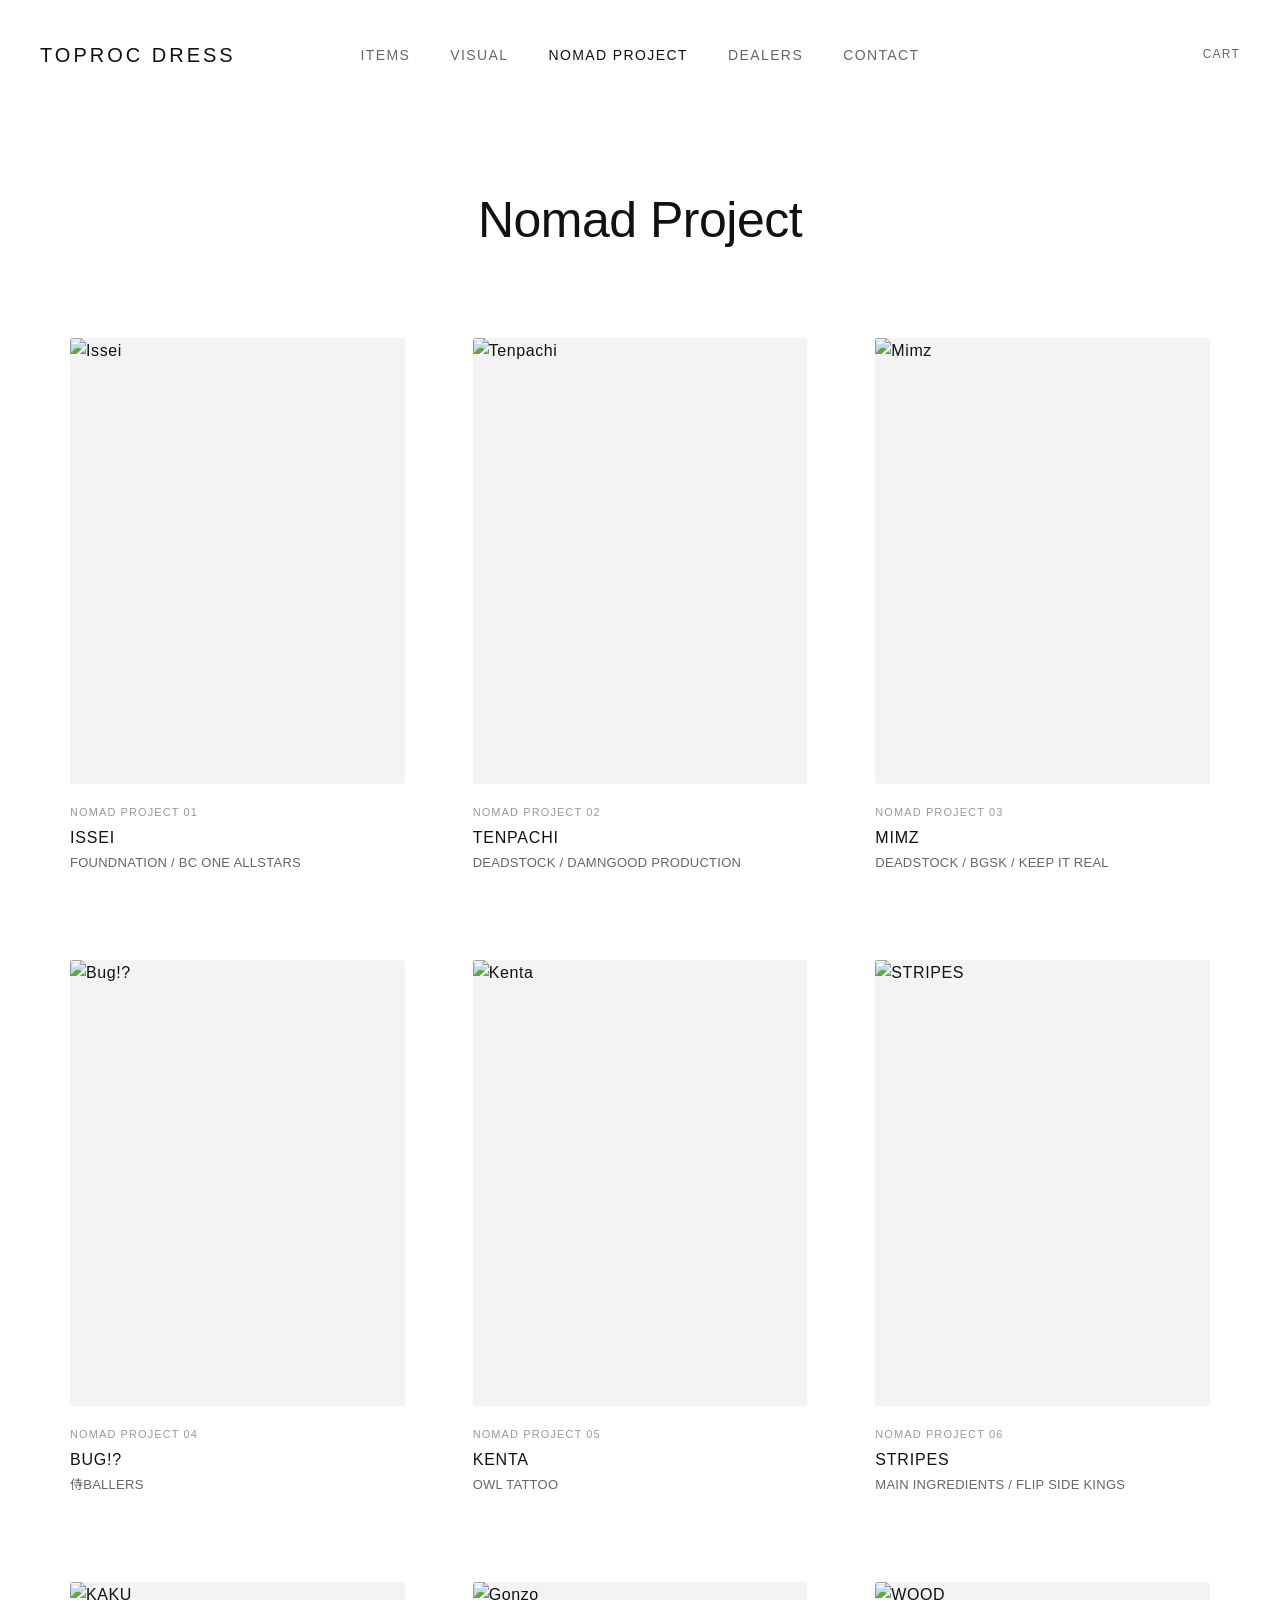
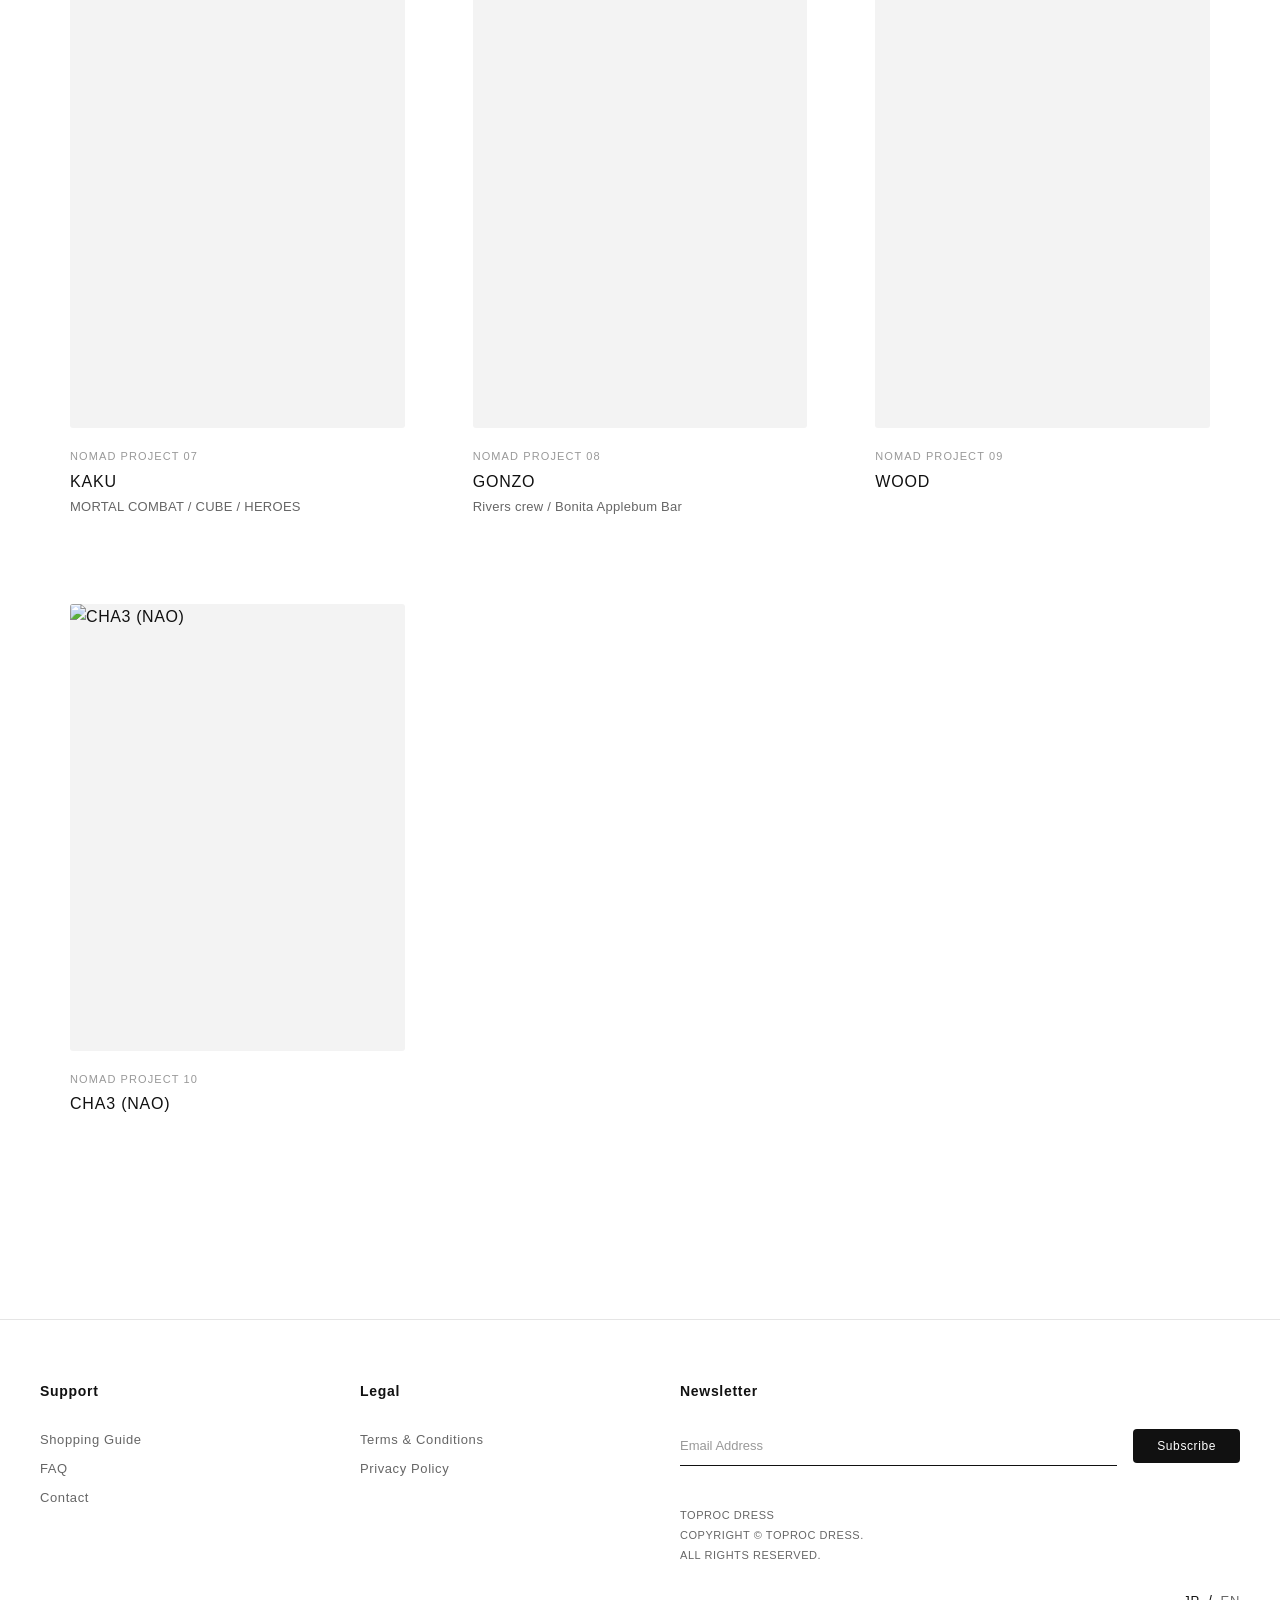
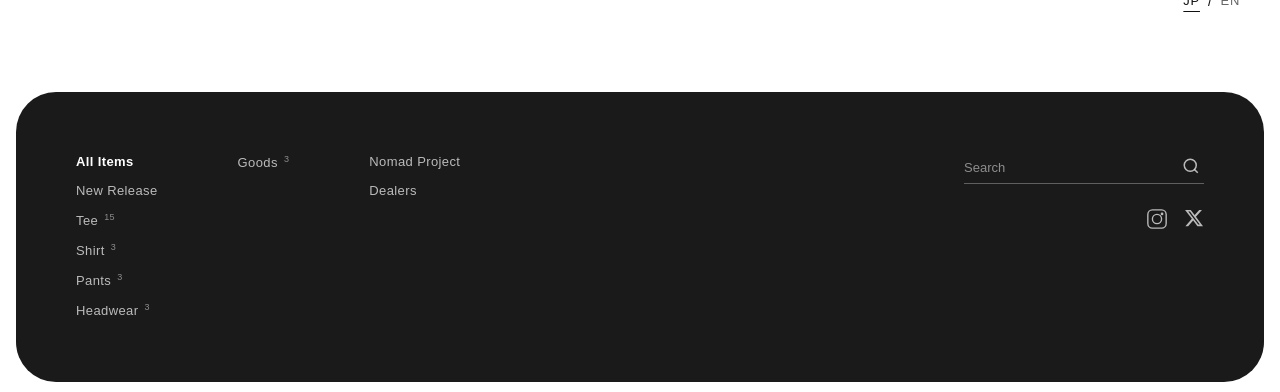
==== commit 8f2d2c66: "サイト全面アップデート: ビジュアルスクロール演出・Nomadリンク・UI調整 - ホームページVisualセクション: ダーク→写真フェードのスクロール演出追加 - フィルムストリップ風レイアウト（" ====
--- a/about.html
+++ b/about.html
@@ -3,13 +3,13 @@
 <head>
   <meta charset="UTF-8">
   <meta name="viewport" content="width=device-width, initial-scale=1.0">
-  <title>Visual — TOPROC DRESS</title>
-  <meta name="description" content="TOPROC DRESS のブランドストーリー。B-BOYシーンを背景に持つストリートアパレル。">
+  <title>Nomad Project — TOPROC DRESS</title>
+  <meta name="description" content="TOPROC DRESS NOMAD PROJECT — ストリートカルチャーの最前線で活躍するパイオニアたちのインタビューシリーズ。">
   <link rel="preconnect" href="https://fonts.googleapis.com">
   <link rel="preconnect" href="https://fonts.gstatic.com" crossorigin>
   <link href="https://fonts.googleapis.com/css2?family=Noto+Sans+JP:wght@400;500&display=swap" rel="stylesheet">
-  <link rel="stylesheet" href="css/style.css">
-  <link rel="stylesheet" href="css/animations.css">
+  <link rel="stylesheet" href="css/style.css?v=8">
+  <link rel="stylesheet" href="css/animations.css?v=8">
 </head>
 <body class="page-transition">
 
@@ -19,8 +19,19 @@
       <a href="index.html" class="site-logo">TOPROC <span>DRESS</span></a>
       <nav class="desktop-nav" aria-label="Main navigation">
         <ul>
-          <li><a href="products.html">Items</a></li>
-          <li><a href="about.html" class="active">Visual</a></li>
+          <li class="nav-dropdown">
+              <a href="products.html">Items</a>
+              <div class="nav-dropdown-menu">
+                <a href="products.html">All Items</a>
+                <a href="products.html?category=Tee">Tee</a>
+                <a href="products.html?category=Shirt">Shirt</a>
+                <a href="products.html?category=Pants">Pants</a>
+                <a href="products.html?category=Headwear">Headwear</a>
+                <a href="products.html?category=Goods">Goods</a>
+              </div>
+            </li>
+          <li><a href="visual.html">Visual</a></li>
+          <li><a href="about.html" class="active">Nomad Project</a></li>
           <li><a href="dealers.html">Dealers</a></li>
           <li><a href="contact.html">Contact</a></li>
         </ul>
@@ -37,107 +48,262 @@
   <nav class="mobile-nav" id="mobile-nav" aria-label="Mobile navigation">
     <a href="index.html">Home</a>
     <a href="products.html">Items</a>
-    <a href="about.html">Visual</a>
+    <a href="visual.html">Visual</a>
+    <a href="about.html">Nomad Project</a>
     <a href="dealers.html">Dealers</a>
     <a href="contact.html">Contact</a>
   </nav>
 
-  <!-- Visual Hero -->
-  <div class="visual-hero">
-    <div class="visual-hero-bg" data-parallax="0.2">
-      <img src="images/placeholder.svg" alt="TOPROC DRESS Visual">
+  <!-- Main -->
+  <main>
+    <div class="container">
+      <div class="page-header page-header-center">
+        <h1 class="page-title">Nomad Project</h1>
+      </div>
+
+      <!-- Feature Grid -->
+      <div class="feature-grid">
+
+        <a href="https://www.toprocdress.com/interview/contents/issei/index.html" target="_blank" rel="noopener" class="feature-card reveal">
+          <div class="feature-card-image">
+            <img src="https://www.toprocdress.com/interview/img/bboyissei.jpg" alt="Issei" loading="lazy">
+          </div>
+          <div class="feature-card-info">
+            <span class="feature-card-label">NOMAD PROJECT 01</span>
+            <h3 class="feature-card-title">Issei</h3>
+            <p class="feature-card-meta">FOUNDNATION / BC ONE ALLSTARS</p>
+          </div>
+        </a>
+
+        <a href="https://www.toprocdress.com/interview/contents/tenpachi/index.html" target="_blank" rel="noopener" class="feature-card reveal">
+          <div class="feature-card-image">
+            <img src="https://www.toprocdress.com/interview/img/bboytenpachi.jpg" alt="Tenpachi" loading="lazy">
+          </div>
+          <div class="feature-card-info">
+            <span class="feature-card-label">NOMAD PROJECT 02</span>
+            <h3 class="feature-card-title">Tenpachi</h3>
+            <p class="feature-card-meta">DEADSTOCK / DAMNGOOD PRODUCTION</p>
+          </div>
+        </a>
+
+        <a href="https://www.toprocdress.com/interview/contents/mimz/index.html" target="_blank" rel="noopener" class="feature-card reveal">
+          <div class="feature-card-image">
+            <img src="https://www.toprocdress.com/interview/img/mimz.jpg" alt="Mimz" loading="lazy">
+          </div>
+          <div class="feature-card-info">
+            <span class="feature-card-label">NOMAD PROJECT 03</span>
+            <h3 class="feature-card-title">Mimz</h3>
+            <p class="feature-card-meta">DEADSTOCK / BGSK / KEEP IT REAL</p>
+          </div>
+        </a>
+
+        <a href="https://www.toprocdress.com/interview/contents/bug/index2.html" target="_blank" rel="noopener" class="feature-card reveal">
+          <div class="feature-card-image">
+            <img src="https://www.toprocdress.com/interview/img/bug.jpg" alt="Bug!?" loading="lazy">
+          </div>
+          <div class="feature-card-info">
+            <span class="feature-card-label">NOMAD PROJECT 04</span>
+            <h3 class="feature-card-title">Bug!?</h3>
+            <p class="feature-card-meta">侍BALLERS</p>
+          </div>
+        </a>
+
+        <a href="https://www.toprocdress.com/interview/contents/kenta/index.html" target="_blank" rel="noopener" class="feature-card reveal">
+          <div class="feature-card-image">
+            <img src="https://www.toprocdress.com/interview/img/kenta.jpg" alt="Kenta" loading="lazy">
+          </div>
+          <div class="feature-card-info">
+            <span class="feature-card-label">NOMAD PROJECT 05</span>
+            <h3 class="feature-card-title">Kenta</h3>
+            <p class="feature-card-meta">OWL TATTOO</p>
+          </div>
+        </a>
+
+        <a href="https://www.toprocdress.com/interview/contents/stripes/index.html" target="_blank" rel="noopener" class="feature-card reveal">
+          <div class="feature-card-image">
+            <img src="https://www.toprocdress.com/interview/img/stripes.jpg" alt="STRIPES" loading="lazy">
+          </div>
+          <div class="feature-card-info">
+            <span class="feature-card-label">NOMAD PROJECT 06</span>
+            <h3 class="feature-card-title">STRIPES</h3>
+            <p class="feature-card-meta">MAIN INGREDIENTS / FLIP SIDE KINGS</p>
+          </div>
+        </a>
+
+        <a href="https://www.toprocdress.com/interview/contents/kaku/index.html" target="_blank" rel="noopener" class="feature-card reveal">
+          <div class="feature-card-image">
+            <img src="https://www.toprocdress.com/interview/img/kaku.jpg" alt="KAKU" loading="lazy">
+          </div>
+          <div class="feature-card-info">
+            <span class="feature-card-label">NOMAD PROJECT 07</span>
+            <h3 class="feature-card-title">KAKU</h3>
+            <p class="feature-card-meta">MORTAL COMBAT / CUBE / HEROES</p>
+          </div>
+        </a>
+
+        <a href="https://www.toprocdress.com/interview/contents/gonzo/index.html" target="_blank" rel="noopener" class="feature-card reveal">
+          <div class="feature-card-image">
+            <img src="https://www.toprocdress.com/interview/img/gonzo.jpg" alt="Gonzo" loading="lazy">
+          </div>
+          <div class="feature-card-info">
+            <span class="feature-card-label">NOMAD PROJECT 08</span>
+            <h3 class="feature-card-title">Gonzo</h3>
+            <p class="feature-card-meta">Rivers crew / Bonita Applebum Bar</p>
+          </div>
+        </a>
+
+        <a href="https://www.toprocdress.com/interview/contents/wood/index.html" target="_blank" rel="noopener" class="feature-card reveal">
+          <div class="feature-card-image">
+            <img src="https://www.toprocdress.com/interview/img/wood.jpg" alt="WOOD" loading="lazy">
+          </div>
+          <div class="feature-card-info">
+            <span class="feature-card-label">NOMAD PROJECT 09</span>
+            <h3 class="feature-card-title">WOOD</h3>
+            <p class="feature-card-meta"></p>
+          </div>
+        </a>
+
+        <a href="https://www.toprocdress.com/interview/contents/nao/index.html" target="_blank" rel="noopener" class="feature-card reveal">
+          <div class="feature-card-image">
+            <img src="https://www.toprocdress.com/interview/img/nao.jpg" alt="CHA3 (NAO)" loading="lazy">
+          </div>
+          <div class="feature-card-info">
+            <span class="feature-card-label">NOMAD PROJECT 10</span>
+            <h3 class="feature-card-title">CHA3 (NAO)</h3>
+            <p class="feature-card-meta"></p>
+          </div>
+        </a>
+
+      </div>
     </div>
-    <h1 class="visual-hero-title">Visual</h1>
-  </div>
-
-  <!-- Content -->
-  <div class="visual-content">
-    <h2 class="reveal">About TOPROC DRESS</h2>
-
-    <p class="reveal">
-      2009年、B-BOY（ブレイクダンス）シーンを背景に誕生したストリートアパレルブランド。
-    </p>
-
-    <blockquote class="reveal">
-      "Sharing the same vision as pioneers in the field of originality,
-      Coming together and raising the standard for street culture,
-      Pushing our design as an alternative to the mainstream."
-    </blockquote>
-
-    <p class="reveal">
-      「右向け右」の大衆文化に背を向けて、個々のライフスタイル・価値観を大切にするパイオニア同士との意見の共有、
-      またリンクアップによるシーンの底上げを目的にアパレルラインを展開。
-    </p>
-
-    <h2 class="reveal">NOMAD PROJECT</h2>
-
-    <p class="reveal">
-      ストリートカルチャーの最前線で活躍するアーティスト・ダンサーたちのインタビューシリーズ。
-      カルチャーシーンのパイオニアたちとの対話を通じて、オリジナリティの本質に迫る。
-    </p>
-
-    <p class="reveal">
-      リンクアップによるシーンの底上げを目指すコラボレーションプロジェクト。
-    </p>
-  </div>
-
-  <!-- Gallery -->
-  <div class="visual-gallery">
-    <div class="visual-gallery-item reveal">
-      <img src="images/placeholder.svg" alt="Visual 1">
+  </main>
+
+  <!-- White Footer (Support / Legal / Newsletter) -->
+  <footer class="products-footer">
+    <div class="products-footer-line"></div>
+    <div class="products-footer-inner container">
+      <div class="products-footer-col">
+        <h4 class="products-footer-heading">Support</h4>
+        <a href="dealers.html">Shopping Guide</a>
+        <a href="contact.html">FAQ</a>
+        <a href="contact.html">Contact</a>
+      </div>
+      <div class="products-footer-col">
+        <h4 class="products-footer-heading">Legal</h4>
+        <a href="#">Terms &amp; Conditions</a>
+        <a href="#">Privacy Policy</a>
+      </div>
+      <div class="products-footer-col products-footer-newsletter">
+        <h4 class="products-footer-heading">Newsletter</h4>
+        <form class="products-newsletter-form" onsubmit="event.preventDefault();">
+          <input type="email" placeholder="Email Address" aria-label="Email address">
+          <button type="submit">Subscribe</button>
+        </form>
+        <div class="products-footer-copyright">
+          <p>TOPROC DRESS</p>
+          <p>COPYRIGHT &copy; TOPROC DRESS.</p>
+          <p>ALL RIGHTS RESERVED.</p>
+        </div>
+        <div class="products-footer-lang">
+          <a href="#" class="active">JP</a>
+          <span>/</span>
+          <a href="#">EN</a>
+        </div>
+      </div>
     </div>
-    <div class="visual-gallery-item reveal">
-      <img src="images/placeholder.svg" alt="Visual 2">
-    </div>
-    <div class="visual-gallery-item reveal">
-      <img src="images/placeholder.svg" alt="Visual 3">
+  </footer>
+
+  <!-- Dark Bottom Bar (categories + search + social) -->
+  <div class="products-bottom-bar-wrapper" id="products-bottom-bar-wrapper">
+  <div class="products-bottom-bar collapsed" id="products-bottom-bar">
+    <div class="products-bottom-bar-inner">
+      <div class="products-bottom-left">
+        <div class="products-bottom-col">
+          <a href="products.html" class="bottom-cat-link"><strong>All Items</strong></a>
+          <a href="products.html?category=New" class="bottom-cat-link">New Release</a>
+          <a href="products.html?category=Tee" class="bottom-cat-link">Tee <sup>15</sup></a>
+          <a href="products.html?category=Shirt" class="bottom-cat-link">Shirt <sup>3</sup></a>
+          <a href="products.html?category=Pants" class="bottom-cat-link">Pants <sup>3</sup></a>
+          <a href="products.html?category=Headwear" class="bottom-cat-link">Headwear <sup>3</sup></a>
+        </div>
+        <div class="products-bottom-col">
+          <a href="products.html?category=Goods" class="bottom-cat-link">Goods <sup>3</sup></a>
+        </div>
+        <div class="products-bottom-col">
+          <a href="about.html" class="bottom-cat-link">Nomad Project</a>
+          <a href="dealers.html" class="bottom-cat-link">Dealers</a>
+        </div>
+      </div>
+      <div class="products-bottom-right">
+        <form class="bottom-search-form" onsubmit="event.preventDefault();">
+          <input type="text" placeholder="Search" aria-label="Search">
+          <button type="submit" aria-label="Search">
+            <svg width="18" height="18" viewBox="0 0 24 24" fill="none" stroke="currentColor" stroke-width="2"><circle cx="11" cy="11" r="8"/><line x1="21" y1="21" x2="16.65" y2="16.65"/></svg>
+          </button>
+        </form>
+        <div class="bottom-social-icons">
+          <a href="https://www.instagram.com/toprocdress/" target="_blank" rel="noopener" aria-label="Instagram">
+            <svg width="22" height="22" viewBox="0 0 24 24" fill="none" stroke="currentColor" stroke-width="1.5"><rect x="2" y="2" width="20" height="20" rx="5"/><circle cx="12" cy="12" r="5"/><circle cx="17.5" cy="6.5" r="1.5" fill="currentColor" stroke="none"/></svg>
+          </a>
+          <a href="https://twitter.com/TOPROCDRESS" target="_blank" rel="noopener" aria-label="X">
+            <svg width="20" height="20" viewBox="0 0 24 24" fill="currentColor"><path d="M18.244 2.25h3.308l-7.227 8.26 8.502 11.24H16.17l-5.214-6.817L4.99 21.75H1.68l7.73-8.835L1.254 2.25H8.08l4.713 6.231zm-1.161 17.52h1.833L7.084 4.126H5.117z"/></svg>
+          </a>
+        </div>
+      </div>
     </div>
   </div>
-
-  <!-- Footer -->
-  <footer class="site-footer">
-    <div class="container">
-      <div class="footer-grid">
-        <div class="footer-brand">
-          <div class="site-logo">TOPROC <span>DRESS</span></div>
-          <p>SUPPORT YOUR REBEL — Est. 2009</p>
-        </div>
-        <div class="footer-nav">
-          <h4>Navigate</h4>
-          <a href="index.html">Home</a>
-          <a href="products.html">Items</a>
-          <a href="about.html">Visual</a>
-          <a href="dealers.html">Dealers</a>
-          <a href="contact.html">Contact</a>
-        </div>
-        <div class="footer-social">
-          <h4>Follow</h4>
-          <div class="footer-social-links">
-            <a href="https://www.instagram.com/toprocdress/" target="_blank" rel="noopener">Instagram</a>
-            <a href="https://twitter.com/TOPROCDRESS" target="_blank" rel="noopener">X</a>
-          </div>
-        </div>
-        <div class="footer-newsletter">
-          <h4>Newsletter</h4>
-          <form class="newsletter-form" onsubmit="event.preventDefault();">
-            <input type="email" placeholder="your@email.com" aria-label="Email address">
-            <button type="submit">Subscribe</button>
-          </form>
-        </div>
-      </div>
-    </div>
-    <div class="sub-footer">
-      <div class="container">
-        <div class="sub-footer-inner">
-          <p>&copy; 2009&ndash;2026 TOPROC DRESS. All rights reserved.</p>
-          <div class="sub-footer-links">
-            <span>日本国内 ¥20,000以上で送料無料</span>
-          </div>
-        </div>
-      </div>
-    </div>
-  </footer>
-
-  <script src="js/main.js"></script>
+  </div>
+
+  <!-- Sticky MENU Button -->
+  <div class="sticky-menu-btn" id="sticky-menu-btn">
+    <button id="sticky-menu-toggle">
+      <span class="menu-icon">=</span> MENU
+    </button>
+  </div>
+
+  <script src="js/main.js?v=8"></script>
+  <script>
+    // Sticky MENU button + morph animation logic
+    (function() {
+      const menuBtn = document.getElementById('sticky-menu-btn');
+      const bottomBar = document.getElementById('products-bottom-bar');
+      const wrapper = document.getElementById('products-bottom-bar-wrapper');
+      const toggleBtn = document.getElementById('sticky-menu-toggle');
+      if (!menuBtn || !bottomBar || !wrapper || !toggleBtn) return;
+
+      let hasExpanded = false;
+
+      function checkVisibility() {
+        const scrollY = window.scrollY;
+        const wrapperRect = wrapper.getBoundingClientRect();
+        const triggerPoint = window.innerHeight * 0.85;
+        const isWrapperNearView = wrapperRect.top < triggerPoint;
+        const isScrolled = scrollY > 200;
+
+        if (isWrapperNearView && !hasExpanded) {
+          hasExpanded = true;
+          bottomBar.classList.remove('collapsed');
+          bottomBar.classList.add('expanding');
+        }
+        if (!isWrapperNearView && hasExpanded) {
+          hasExpanded = false;
+          bottomBar.classList.remove('expanding');
+          bottomBar.classList.add('collapsed');
+        }
+        if (!isScrolled || isWrapperNearView) {
+          menuBtn.classList.add('hidden');
+        } else {
+          menuBtn.classList.remove('hidden');
+        }
+      }
+
+      toggleBtn.addEventListener('click', function() {
+        wrapper.scrollIntoView({ behavior: 'smooth' });
+      });
+
+      window.addEventListener('scroll', checkVisibility, { passive: true });
+      checkVisibility();
+    })();
+  </script>
 </body>
 </html>
--- a/css/style.css
+++ b/css/style.css
@@ -29,8 +29,8 @@
 
   --gap: 8px;
   --gap-mobile: 4px;
-  --section-padding: 160px;
-  --section-padding-mobile: 80px;
+  --section-padding: 80px;
+  --section-padding-mobile: 48px;
 
   --transition-fast: 0.2s ease;
   --transition-medium: 0.3s ease-in-out;
@@ -136,9 +136,9 @@
   width: 100%;
   height: var(--header-height);
   background: var(--color-bg);
-  border-bottom: 1px solid var(--color-border);
+  border-bottom: none;
   z-index: 1000;
-  transition: transform var(--transition-medium), background 0.3s ease, border-color 0.3s ease;
+  transition: transform var(--transition-medium), background 0.3s ease;
 }
 
 /* Home page: transparent header over hero */
@@ -176,7 +176,6 @@
 /* Scrolled state: revert to solid header */
 .home .site-header.header-scrolled {
   background: rgba(255, 255, 255, 0.98);
-  border-bottom: 1px solid var(--color-border);
 }
 
 .home .site-header.header-scrolled .site-logo,
@@ -259,6 +258,48 @@
 .desktop-nav a:hover,
 .desktop-nav a.active {
   color: var(--color-text);
+}
+
+/* Nav Dropdown */
+.nav-dropdown {
+  position: relative;
+}
+
+.nav-dropdown > a {
+  position: relative;
+}
+
+.nav-dropdown-menu {
+  display: none;
+  position: absolute;
+  top: 100%;
+  left: -24px;
+  margin-top: 16px;
+  padding: 24px 32px;
+  background: #fff;
+  border: 1px solid var(--color-border);
+  min-width: 200px;
+  z-index: 100;
+}
+
+.nav-dropdown:hover .nav-dropdown-menu {
+  display: flex;
+  flex-direction: column;
+  gap: 16px;
+}
+
+.nav-dropdown-menu a {
+  font-family: var(--font-display);
+  font-size: 1.4rem;
+  font-weight: 400;
+  letter-spacing: 0.02em;
+  color: var(--color-text);
+  white-space: nowrap;
+  text-transform: none;
+}
+
+.nav-dropdown-menu a:hover {
+  color: var(--color-text-muted);
 }
 
 /* Header Right Icons */
@@ -466,10 +507,10 @@
 
 .section-title {
   font-family: var(--font-display);
-  font-size: clamp(2.8rem, 4vw, 4.8rem);
+  font-size: 2.4rem;
   font-weight: 500;
   letter-spacing: 0.05em;
-  text-transform: uppercase;
+  text-transform: none;
   line-height: 1.2;
   margin-bottom: 24px;
 }
@@ -492,189 +533,153 @@
 .product-grid {
   display: grid;
   grid-template-columns: repeat(2, 1fr);
-  gap: var(--gap-mobile);
+  gap: 24px;
 }
 
 .product-card {
   position: relative;
-  overflow: hidden;
 }
 
 .product-card-image-link {
   display: block;
   position: relative;
   overflow: hidden;
-  aspect-ratio: 1 / 1;
-  background: var(--color-bg-elevated);
+  aspect-ratio: 3 / 4;
+  background: #f0f0f0;
 }
 
 .product-card-image-link img {
   width: 100%;
   height: 100%;
-  object-fit: cover;
+  object-fit: contain;
+  object-position: center center;
   transition: transform 0.6s ease;
+  padding: 8%;
 }
 
 .product-card:hover .product-card-image-link img {
-  transform: scale(1.1);
-}
-
-.product-card-soldout {
+  transform: scale(1.05);
+}
+
+.product-card-status {
   position: absolute;
-  top: 0;
-  left: 0;
-  width: 100%;
-  height: 100%;
-  background: rgba(255, 255, 255, 0.75);
+  top: 16px;
+  left: 16px;
+  z-index: 2;
+  font-family: var(--font-display);
+  font-size: 1.2rem;
+  font-weight: 400;
+  letter-spacing: 0.02em;
+  color: var(--color-text);
+}
+
+.product-card-name {
+  font-family: var(--font-display);
+  font-size: 1.2rem;
+  font-weight: 400;
+  letter-spacing: 0.02em;
+  text-transform: uppercase;
+  line-height: 1.4;
+  color: var(--color-text);
+  margin-top: 12px;
+}
+
+/* --- Products Toolbar --- */
+.products-toolbar {
+  display: flex;
+  justify-content: space-between;
+  align-items: center;
+  margin-bottom: 32px;
+}
+
+.toolbar-filters {
+  display: flex;
+  gap: 24px;
+}
+
+.checkbox-filter {
+  display: flex;
+  align-items: center;
+  gap: 8px;
+  font-family: var(--font-display);
+  font-size: 1.3rem;
+  cursor: pointer;
+  user-select: none;
+}
+
+.checkbox-filter input[type="checkbox"] {
+  width: 16px;
+  height: 16px;
+  accent-color: var(--color-text);
+  cursor: pointer;
+}
+
+.toolbar-controls {
+  display: flex;
+  align-items: center;
+  gap: 16px;
+}
+
+.view-toggle {
+  display: flex;
+  border: 1px solid var(--color-border);
+  border-radius: 20px;
+  overflow: hidden;
+}
+
+.view-toggle-btn {
+  padding: 6px 20px;
+  font-family: var(--font-display);
+  font-size: 1.2rem;
+  font-weight: 400;
+  border: none;
+  background: transparent;
+  color: var(--color-text-muted);
+  cursor: pointer;
+  transition: all var(--transition-fast);
+}
+
+.view-toggle-btn.active {
+  background: var(--color-text);
+  color: var(--color-bg);
+  border-radius: 20px;
+}
+
+.grid-toggle {
+  display: flex;
+  gap: 4px;
+}
+
+.grid-toggle-btn {
+  padding: 8px;
+  border: 1px solid var(--color-border);
+  background: transparent;
+  cursor: pointer;
   display: flex;
   align-items: center;
   justify-content: center;
-  z-index: 2;
-}
-
-.product-card-soldout span {
-  font-family: var(--font-display);
-  font-size: 1.2rem;
-  font-weight: 500;
-  letter-spacing: 0.2em;
-  text-transform: uppercase;
-  color: var(--color-text);
-}
-
-.product-card-info {
-  padding: 12px 4px;
-}
-
-.product-card-name {
-  font-family: var(--font-display);
-  font-size: 1.2rem;
-  font-weight: 500;
+  transition: all var(--transition-fast);
+}
+
+.grid-toggle-btn svg rect {
+  fill: var(--color-text-muted);
+}
+
+.grid-toggle-btn.active {
+  background: var(--color-text);
+  border-color: var(--color-text);
+}
+
+.grid-toggle-btn.active svg rect {
+  fill: #fff;
+}
+
+.product-count {
+  font-family: var(--font-display);
+  font-size: 1.3rem;
   letter-spacing: 0.05em;
-  text-transform: uppercase;
-  line-height: 1.4;
-}
-
-.product-card-color {
-  font-size: 1.1rem;
   color: var(--color-text-muted);
-  letter-spacing: 0.05em;
-  margin-top: 2px;
-}
-
-.product-card-price {
-  font-family: var(--font-display);
-  font-size: 1.3rem;
-  font-weight: 500;
-  margin-top: 4px;
-}
-
-.product-card-price.no-price {
-  color: var(--color-text-muted);
-  font-size: 1.1rem;
-}
-
-/* Cart Button */
-.btn-cart {
-  display: block;
-  width: 100%;
-  margin-top: 8px;
-  padding: 10px 0;
-  font-family: var(--font-display);
-  font-size: 1.1rem;
-  font-weight: 500;
-  letter-spacing: 0.15em;
-  text-transform: uppercase;
-  text-align: center;
-  text-decoration: none;
-  color: var(--color-bg);
-  background: var(--color-accent);
-  border: 1px solid var(--color-accent);
-  cursor: pointer;
-  transition: background var(--transition-fast), color var(--transition-fast);
-}
-
-.btn-cart:hover {
-  background: transparent;
-  color: var(--color-text);
-}
-
-.btn-cart-disabled {
-  background: transparent;
-  color: var(--color-text-muted);
-  border-color: var(--color-border);
-  cursor: not-allowed;
-  pointer-events: none;
-}
-
-/* --- Filter Bar --- */
-.filter-bar {
-  display: flex;
-  flex-wrap: wrap;
-  gap: 8px;
-  margin-bottom: 16px;
-}
-
-.filter-btn {
-  font-family: var(--font-display);
-  font-size: 1.1rem;
-  font-weight: 500;
-  letter-spacing: 0.1em;
-  text-transform: uppercase;
-  padding: 8px 20px;
-  border: 1px solid var(--color-border);
-  background: transparent;
-  color: var(--color-text-secondary);
-  transition: all var(--transition-fast);
-}
-
-.filter-btn:hover {
-  border-color: var(--color-text);
-  color: var(--color-text);
-}
-
-.filter-btn.active {
-  background: var(--color-text);
-  color: var(--color-bg);
-  border-color: var(--color-text);
-}
-
-.availability-filter {
-  display: flex;
-  gap: 8px;
-  margin-bottom: 24px;
-}
-
-.availability-btn {
-  font-family: var(--font-display);
-  font-size: 1.1rem;
-  font-weight: 500;
-  letter-spacing: 0.1em;
-  text-transform: uppercase;
-  padding: 8px 20px;
-  border: 1px solid var(--color-border);
-  background: transparent;
-  color: var(--color-text-secondary);
-  transition: all var(--transition-fast);
-}
-
-.availability-btn:hover {
-  border-color: var(--color-text);
-  color: var(--color-text);
-}
-
-.availability-btn.active {
-  background: var(--color-text);
-  color: var(--color-bg);
-  border-color: var(--color-text);
-}
-
-.product-count {
-  font-family: var(--font-display);
-  font-size: 1.1rem;
-  letter-spacing: 0.1em;
-  text-transform: uppercase;
-  color: var(--color-text-muted);
-  margin-bottom: 24px;
+  margin-bottom: 40px;
 }
 
 .empty-state {
@@ -694,6 +699,29 @@
   overflow: hidden;
 }
 
+.feature-section-header {
+  display: flex;
+  justify-content: space-between;
+  align-items: flex-end;
+}
+
+.feature-view-all {
+  font-family: var(--font-display);
+  font-size: 1.3rem;
+  letter-spacing: 0.1em;
+  text-transform: uppercase;
+  color: var(--color-text-secondary);
+  text-decoration: none;
+  border-bottom: 1px solid var(--color-border);
+  padding-bottom: 2px;
+  transition: color var(--transition-fast), border-color var(--transition-fast);
+}
+
+.feature-view-all:hover {
+  color: var(--color-text);
+  border-color: var(--color-text);
+}
+
 .feature-swiper {
   overflow: visible;
   padding: 0 var(--container-padding);
@@ -701,6 +729,12 @@
 
 .feature-slide {
   cursor: pointer;
+}
+
+.feature-slide-link {
+  display: block;
+  text-decoration: none;
+  color: inherit;
 }
 
 .feature-slide-image {
@@ -771,6 +805,205 @@
   max-width: 700px;
   margin-left: auto;
   margin-right: auto;
+}
+
+/* --- Visual Parallax Section (Home) --- */
+.visual-section {
+  background: #1a1a1a;
+}
+
+.visual-scroll-area {
+  position: relative;
+  height: 350dvh;
+}
+
+.visual-sticky {
+  position: sticky;
+  top: 0;
+  height: 100dvh;
+  display: flex;
+  align-items: center;
+  justify-content: center;
+  overflow: hidden;
+}
+
+/* Background container for all 3 strips — scales via JS */
+.visual-bg {
+  position: absolute;
+  inset: 0;
+  opacity: 0;
+  transform: scale(1.8);
+  transform-origin: center center;
+  will-change: transform, opacity;
+}
+
+/* Dark overlay on top of photos */
+.visual-dark-overlay {
+  position: absolute;
+  inset: 0;
+  background: #1a1a1a;
+  z-index: 1;
+  opacity: 1;
+  will-change: opacity;
+  pointer-events: none;
+}
+
+/* Each film strip — vertical column of photos */
+.visual-strip {
+  position: absolute;
+  width: calc(33.333% - 7px);
+  display: flex;
+  flex-direction: column;
+  gap: 10px;
+}
+
+.visual-strip-left {
+  left: 0;
+  top: 0;
+  transform: translateY(0);
+}
+
+.visual-strip-center {
+  left: calc(33.333% + 1.5px);
+  top: 0;
+  transform: translateY(0);
+}
+
+.visual-strip-right {
+  right: 0;
+  top: 0;
+  transform: translateY(0);
+}
+
+/* Individual photo frame — with film-like black border */
+.visual-frame {
+  width: 100%;
+  aspect-ratio: 2 / 3;
+  overflow: hidden;
+  flex-shrink: 0;
+  border: 5px solid #1a1a1a;
+  box-sizing: border-box;
+}
+
+.visual-frame img {
+  width: 100%;
+  height: 100%;
+  object-fit: cover;
+  display: block;
+}
+
+/* Title overlay — centered on screen */
+.visual-title-overlay {
+  position: absolute;
+  top: 50%;
+  left: 50%;
+  transform: translate(-50%, -50%);
+  z-index: 3;
+  color: #fff;
+  text-align: center;
+  pointer-events: none;
+}
+
+.visual-title-overlay a {
+  pointer-events: auto;
+}
+
+.visual-title-main {
+  font-family: var(--font-display);
+  font-size: clamp(2.2rem, 3.2vw, 3.6rem);
+  font-weight: 600;
+  letter-spacing: 0.05em;
+  margin-bottom: 8px;
+  white-space: nowrap;
+  color: #fff;
+}
+
+.visual-title-sub {
+  font-family: var(--font-display);
+  font-size: clamp(1.2rem, 1.8vw, 1.8rem);
+  font-weight: 500;
+  letter-spacing: 0.12em;
+  margin-bottom: 28px;
+  color: #fff;
+}
+
+/* Pill-shaped MORE button */
+.visual-cta-btn {
+  display: inline-block;
+  font-family: var(--font-display);
+  font-size: 0.85rem;
+  font-weight: 500;
+  letter-spacing: 0.15em;
+  text-transform: uppercase;
+  color: #1a1a1a;
+  background: #fff;
+  text-decoration: none;
+  padding: 9px 32px;
+  border-radius: 50px;
+  transition: opacity var(--transition-fast), transform var(--transition-fast);
+}
+
+.visual-cta-btn:hover {
+  opacity: 0.85;
+  transform: scale(1.03);
+}
+
+/* Reduce spacing between visual section and next section (Dealers) */
+.visual-section + .section {
+  padding-top: 40px;
+}
+
+/* --- Visual Gallery Page --- */
+.visual-gallery {
+  display: grid;
+  grid-template-columns: repeat(3, 1fr);
+  gap: 8px;
+  margin-bottom: 80px;
+}
+
+.visual-gallery-item {
+  text-decoration: none;
+  color: inherit;
+  display: block;
+}
+
+.visual-gallery-image {
+  position: relative;
+  overflow: hidden;
+  aspect-ratio: 3 / 4;
+  background: var(--color-bg-elevated);
+}
+
+.visual-gallery-image img {
+  width: 100%;
+  height: 100%;
+  object-fit: cover;
+  transition: transform 0.6s ease;
+}
+
+.visual-gallery-item:hover .visual-gallery-image img {
+  transform: scale(1.05);
+}
+
+.visual-gallery-info {
+  padding: 16px 0 0;
+}
+
+.visual-gallery-label {
+  font-family: var(--font-display);
+  font-size: 1.1rem;
+  color: var(--color-text-muted);
+  letter-spacing: 0.1em;
+  text-transform: uppercase;
+  display: block;
+  margin-bottom: 4px;
+}
+
+.visual-gallery-title {
+  font-family: var(--font-display);
+  font-size: 1.4rem;
+  font-weight: 500;
+  letter-spacing: 0.05em;
 }
 
 /* --- Dealers Section --- */
@@ -1020,6 +1253,19 @@
   padding: 80px 0 40px;
 }
 
+.page-header-center {
+  text-align: center;
+}
+
+.page-title {
+  font-family: var(--font-display);
+  font-size: clamp(3.2rem, 4.5vw, 5rem);
+  font-weight: 400;
+  letter-spacing: -0.01em;
+  line-height: 1.2;
+  margin-bottom: 8px;
+}
+
 /* --- Footer --- */
 .site-footer {
   background: var(--color-footer-bg);
@@ -1174,7 +1420,7 @@
 @media (min-width: 750px) {
   .product-grid {
     grid-template-columns: repeat(3, 1fr);
-    gap: var(--gap);
+    gap: 24px;
   }
 
   .visual-gallery {
@@ -1197,12 +1443,12 @@
   }
 
   .product-grid {
-    grid-template-columns: repeat(4, 1fr);
+    grid-template-columns: repeat(3, 1fr);
   }
 
   .product-grid.featured .product-card:first-child {
-    grid-column: span 2;
-    grid-row: span 2;
+    grid-column: span 1;
+    grid-row: span 1;
   }
 
   .footer-grid {
@@ -1250,6 +1496,16 @@
     padding-right: var(--container-padding-mobile);
   }
 
+  .products-toolbar {
+    flex-direction: column;
+    align-items: flex-start;
+    gap: 16px;
+  }
+
+  .grid-toggle {
+    display: none;
+  }
+
   .section {
     padding: var(--section-padding-mobile) 0;
   }
@@ -1306,6 +1562,458 @@
 /* Large desktop: 1281px+ */
 @media (min-width: 1281px) {
   .product-grid {
-    grid-template-columns: repeat(5, 1fr);
-  }
-}
+    grid-template-columns: repeat(3, 1fr);
+  }
+}
+
+/* =============================================
+   Products Page — WTAPS-Style Footer
+   ============================================= */
+
+/* --- White Footer Section --- */
+.products-footer {
+  background: #fff;
+  padding: 0;
+}
+
+.products-footer-line {
+  height: 1px;
+  background: var(--color-border);
+  margin: 80px auto 0;
+  max-width: var(--container-max);
+}
+
+.products-footer-inner {
+  display: grid;
+  grid-template-columns: 1fr 1fr 2fr;
+  gap: 40px;
+  padding-top: 60px;
+  padding-bottom: 80px;
+}
+
+.products-footer-heading {
+  font-family: var(--font-display);
+  font-size: 1.4rem;
+  font-weight: 600;
+  letter-spacing: 0.05em;
+  margin-bottom: 24px;
+  color: var(--color-text);
+}
+
+.products-footer-col a {
+  display: block;
+  font-size: 1.3rem;
+  color: var(--color-text-secondary);
+  padding: 4px 0;
+  transition: color var(--transition-fast);
+}
+
+.products-footer-col a:hover {
+  color: var(--color-text);
+}
+
+/* Newsletter form in footer */
+.products-footer-newsletter {
+  display: flex;
+  flex-direction: column;
+}
+
+.products-newsletter-form {
+  display: flex;
+  align-items: center;
+  gap: 16px;
+  margin-bottom: 40px;
+}
+
+.products-newsletter-form input {
+  flex: 1;
+  border: none;
+  border-bottom: 1px solid var(--color-text);
+  background: transparent;
+  padding: 12px 0;
+  font-size: 1.3rem;
+  outline: none;
+}
+
+.products-newsletter-form input::placeholder {
+  color: var(--color-text-muted);
+}
+
+.products-newsletter-form button {
+  font-family: var(--font-display);
+  font-size: 1.2rem;
+  font-weight: 500;
+  letter-spacing: 0.05em;
+  padding: 10px 24px;
+  background: var(--color-text);
+  color: #fff;
+  border: none;
+  border-radius: 4px;
+  cursor: pointer;
+  transition: opacity var(--transition-fast);
+}
+
+.products-newsletter-form button:hover {
+  opacity: 0.8;
+}
+
+.products-footer-copyright {
+  margin-top: auto;
+}
+
+.products-footer-copyright p {
+  font-size: 1.1rem;
+  color: var(--color-text-secondary);
+  line-height: 1.8;
+  letter-spacing: 0.05em;
+}
+
+.products-footer-lang {
+  display: flex;
+  align-items: center;
+  gap: 8px;
+  font-family: var(--font-display);
+  font-size: 1.4rem;
+  letter-spacing: 0.05em;
+  margin-top: 24px;
+  justify-content: flex-end;
+}
+
+.products-footer-lang a {
+  color: var(--color-text-secondary);
+  padding: 0;
+  transition: color var(--transition-fast);
+}
+
+.products-footer-lang a.active {
+  color: var(--color-text);
+  text-decoration: underline;
+  text-underline-offset: 6px;
+}
+
+/* --- Dark Bottom Bar --- */
+.products-bottom-bar-wrapper {
+  max-width: var(--container-max);
+  margin: 0 auto;
+  padding: 0 16px 10px;
+}
+
+.products-bottom-bar {
+  background: #1a1a1a;
+  color: #fff;
+  padding: 60px 60px;
+  border-radius: 16px;
+  /* Morph animation: starts as pill, expands to full */
+  transform-origin: center center;
+  transition: transform 0.5s cubic-bezier(0.22, 1, 0.36, 1),
+              opacity 0.4s ease,
+              border-radius 0.5s cubic-bezier(0.22, 1, 0.36, 1);
+}
+
+.products-bottom-bar.collapsed {
+  transform: scaleX(0.15) scaleY(0.06);
+  border-radius: 40px;
+  opacity: 0;
+  pointer-events: none;
+}
+
+.products-bottom-bar.expanding {
+  transform: scaleX(1) scaleY(1);
+  border-radius: 16px;
+  opacity: 1;
+  pointer-events: auto;
+}
+
+.products-bottom-bar-inner {
+  display: flex;
+  justify-content: space-between;
+  align-items: flex-start;
+}
+
+.products-bottom-left {
+  display: flex;
+  gap: 80px;
+}
+
+.products-bottom-col {
+  display: flex;
+  flex-direction: column;
+  gap: 8px;
+}
+
+.bottom-cat-link {
+  font-family: var(--font-display);
+  font-size: 1.3rem;
+  font-weight: 400;
+  letter-spacing: 0.03em;
+  color: rgba(255, 255, 255, 0.7);
+  transition: color var(--transition-fast);
+}
+
+.bottom-cat-link:hover {
+  color: #fff;
+}
+
+.bottom-cat-link strong {
+  color: #fff;
+  font-weight: 600;
+}
+
+.bottom-cat-link sup {
+  font-size: 0.9rem;
+  margin-left: 2px;
+  color: rgba(255, 255, 255, 0.5);
+}
+
+.products-bottom-right {
+  display: flex;
+  flex-direction: column;
+  align-items: flex-end;
+  gap: 24px;
+}
+
+.bottom-search-form {
+  display: flex;
+  align-items: center;
+  border-bottom: 1px solid rgba(255, 255, 255, 0.3);
+  min-width: 240px;
+}
+
+.bottom-search-form input {
+  flex: 1;
+  background: transparent;
+  border: none;
+  color: #fff;
+  font-size: 1.3rem;
+  padding: 8px 0;
+  outline: none;
+}
+
+.bottom-search-form input::placeholder {
+  color: rgba(255, 255, 255, 0.5);
+}
+
+.bottom-search-form button {
+  background: none;
+  border: none;
+  color: rgba(255, 255, 255, 0.7);
+  cursor: pointer;
+  padding: 4px;
+  transition: color var(--transition-fast);
+}
+
+.bottom-search-form button:hover {
+  color: #fff;
+}
+
+.bottom-social-icons {
+  display: flex;
+  gap: 16px;
+}
+
+.bottom-social-icons a {
+  color: rgba(255, 255, 255, 0.7);
+  transition: color var(--transition-fast);
+}
+
+.bottom-social-icons a:hover {
+  color: #fff;
+}
+
+/* --- Sticky MENU Button --- */
+.sticky-menu-btn {
+  position: fixed;
+  bottom: 40px;
+  left: 50%;
+  transform: translateX(-50%);
+  z-index: 900;
+  transition: opacity 0.3s ease, visibility 0.3s ease;
+}
+
+.sticky-menu-btn.hidden {
+  opacity: 0;
+  visibility: hidden;
+  pointer-events: none;
+}
+
+.sticky-menu-btn button {
+  font-family: var(--font-display);
+  font-size: 0.85rem;
+  font-weight: 500;
+  letter-spacing: 0.1em;
+  text-transform: uppercase;
+  padding: 10px 28px;
+  background: #1a1a1a;
+  color: #fff;
+  border: none;
+  border-radius: 30px;
+  cursor: pointer;
+  display: flex;
+  align-items: center;
+  gap: 8px;
+  box-shadow: 0 4px 20px rgba(0, 0, 0, 0.3);
+  transition: background var(--transition-fast);
+}
+
+.sticky-menu-btn button:hover {
+  background: #333;
+}
+
+.menu-icon {
+  font-size: 1.1rem;
+  line-height: 1;
+}
+
+/* --- Responsive for products footer --- */
+@media (max-width: 1023px) {
+  .products-footer-inner {
+    grid-template-columns: 1fr;
+    gap: 32px;
+    padding-top: 40px;
+    padding-bottom: 60px;
+  }
+
+  .products-bottom-bar-wrapper {
+    padding: 0 12px 16px;
+  }
+
+  .products-bottom-bar {
+    padding: 40px 24px;
+    border-radius: 12px;
+  }
+
+  .products-bottom-bar-inner {
+    flex-direction: column;
+    gap: 40px;
+  }
+
+  .products-bottom-left {
+    flex-direction: column;
+    gap: 24px;
+  }
+
+  .products-bottom-right {
+    align-items: flex-start;
+  }
+
+  .bottom-search-form {
+    min-width: 100%;
+  }
+
+  .sticky-menu-btn {
+    bottom: 24px;
+  }
+}
+
+/* =============================================
+   Nomad Project — Feature Grid (WTAPS-Style)
+   ============================================= */
+
+.feature-grid {
+  display: grid;
+  grid-template-columns: repeat(3, 1fr);
+  gap: 8px;
+  padding-bottom: 80px;
+}
+
+.feature-card {
+  display: block;
+  text-decoration: none;
+  color: var(--color-text);
+  padding: 40px 30px;
+}
+
+.feature-card-image {
+  position: relative;
+  overflow: hidden;
+  aspect-ratio: 450 / 600;
+  background: var(--color-bg-elevated);
+  border-radius: 3px;
+}
+
+.feature-card-image img {
+  width: 100%;
+  height: 100%;
+  object-fit: cover;
+  object-position: center top;
+  transition: transform 0.3s ease-in-out;
+}
+
+.feature-card:hover .feature-card-image img {
+  transform: scale(1.1);
+}
+
+.feature-card-info {
+  padding: 20px 0 0;
+}
+
+.feature-card-label {
+  display: block;
+  font-family: var(--font-display);
+  font-size: 1.1rem;
+  font-weight: 400;
+  letter-spacing: 0.1em;
+  text-transform: uppercase;
+  color: var(--color-text-muted);
+  margin-bottom: 6px;
+}
+
+.feature-card-title {
+  font-family: var(--font-display);
+  font-size: 1.6rem;
+  font-weight: 500;
+  letter-spacing: 0.05em;
+  text-transform: uppercase;
+  line-height: 1.3;
+  margin-bottom: 4px;
+}
+
+.feature-card-meta {
+  font-size: 1.3rem;
+  color: var(--color-text-secondary);
+  letter-spacing: 0.02em;
+  line-height: 1.5;
+}
+
+/* Responsive */
+@media (max-width: 1023px) {
+  .feature-grid {
+    grid-template-columns: repeat(2, 1fr);
+    gap: 4px;
+  }
+
+  .feature-card {
+    padding: 20px 16px;
+  }
+
+  .feature-card-title {
+    font-size: 1.4rem;
+  }
+
+  .feature-card-meta {
+    font-size: 1.2rem;
+  }
+}
+
+@media (max-width: 599px) {
+  .feature-grid {
+    grid-template-columns: repeat(2, 1fr);
+    gap: 0;
+  }
+
+  .feature-card {
+    padding: 16px 12px;
+  }
+
+  .feature-card-label {
+    font-size: 1.0rem;
+  }
+
+  .feature-card-title {
+    font-size: 1.3rem;
+  }
+
+  .feature-card-meta {
+    font-size: 1.1rem;
+  }
+}
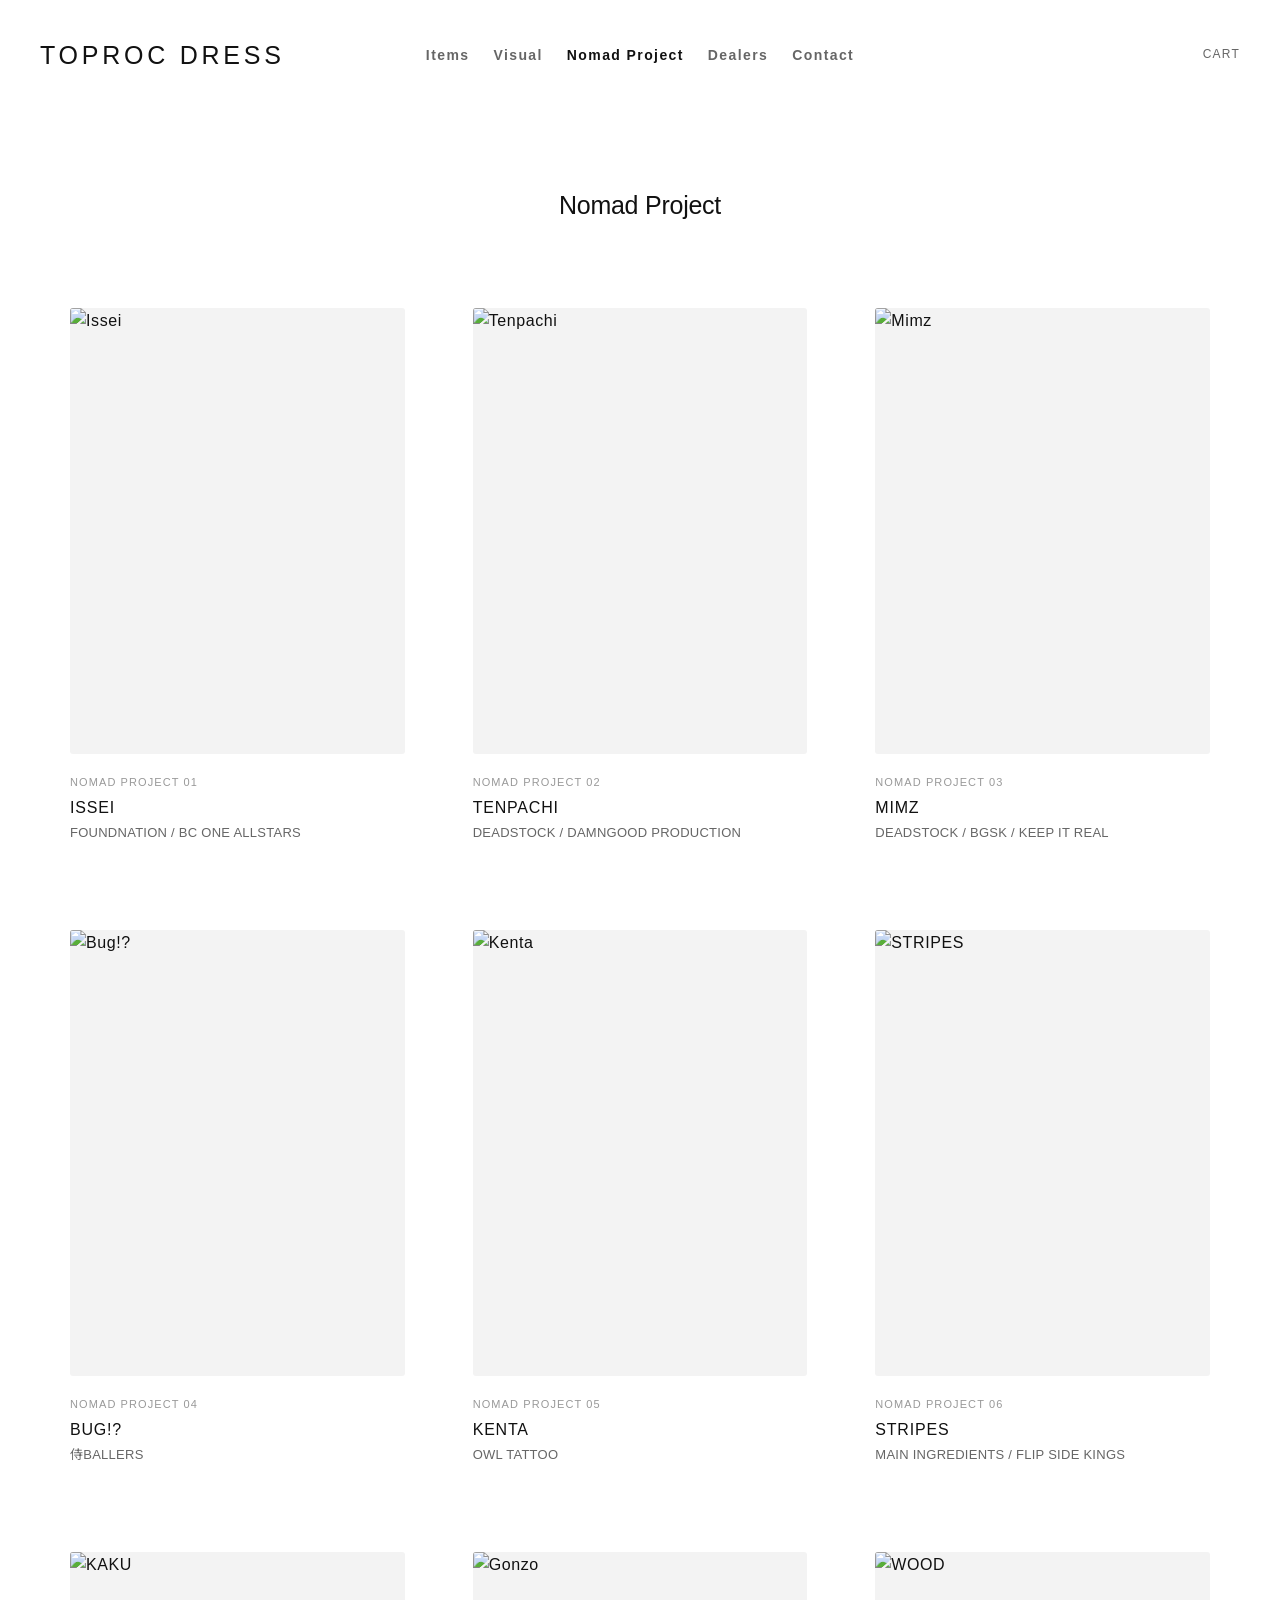
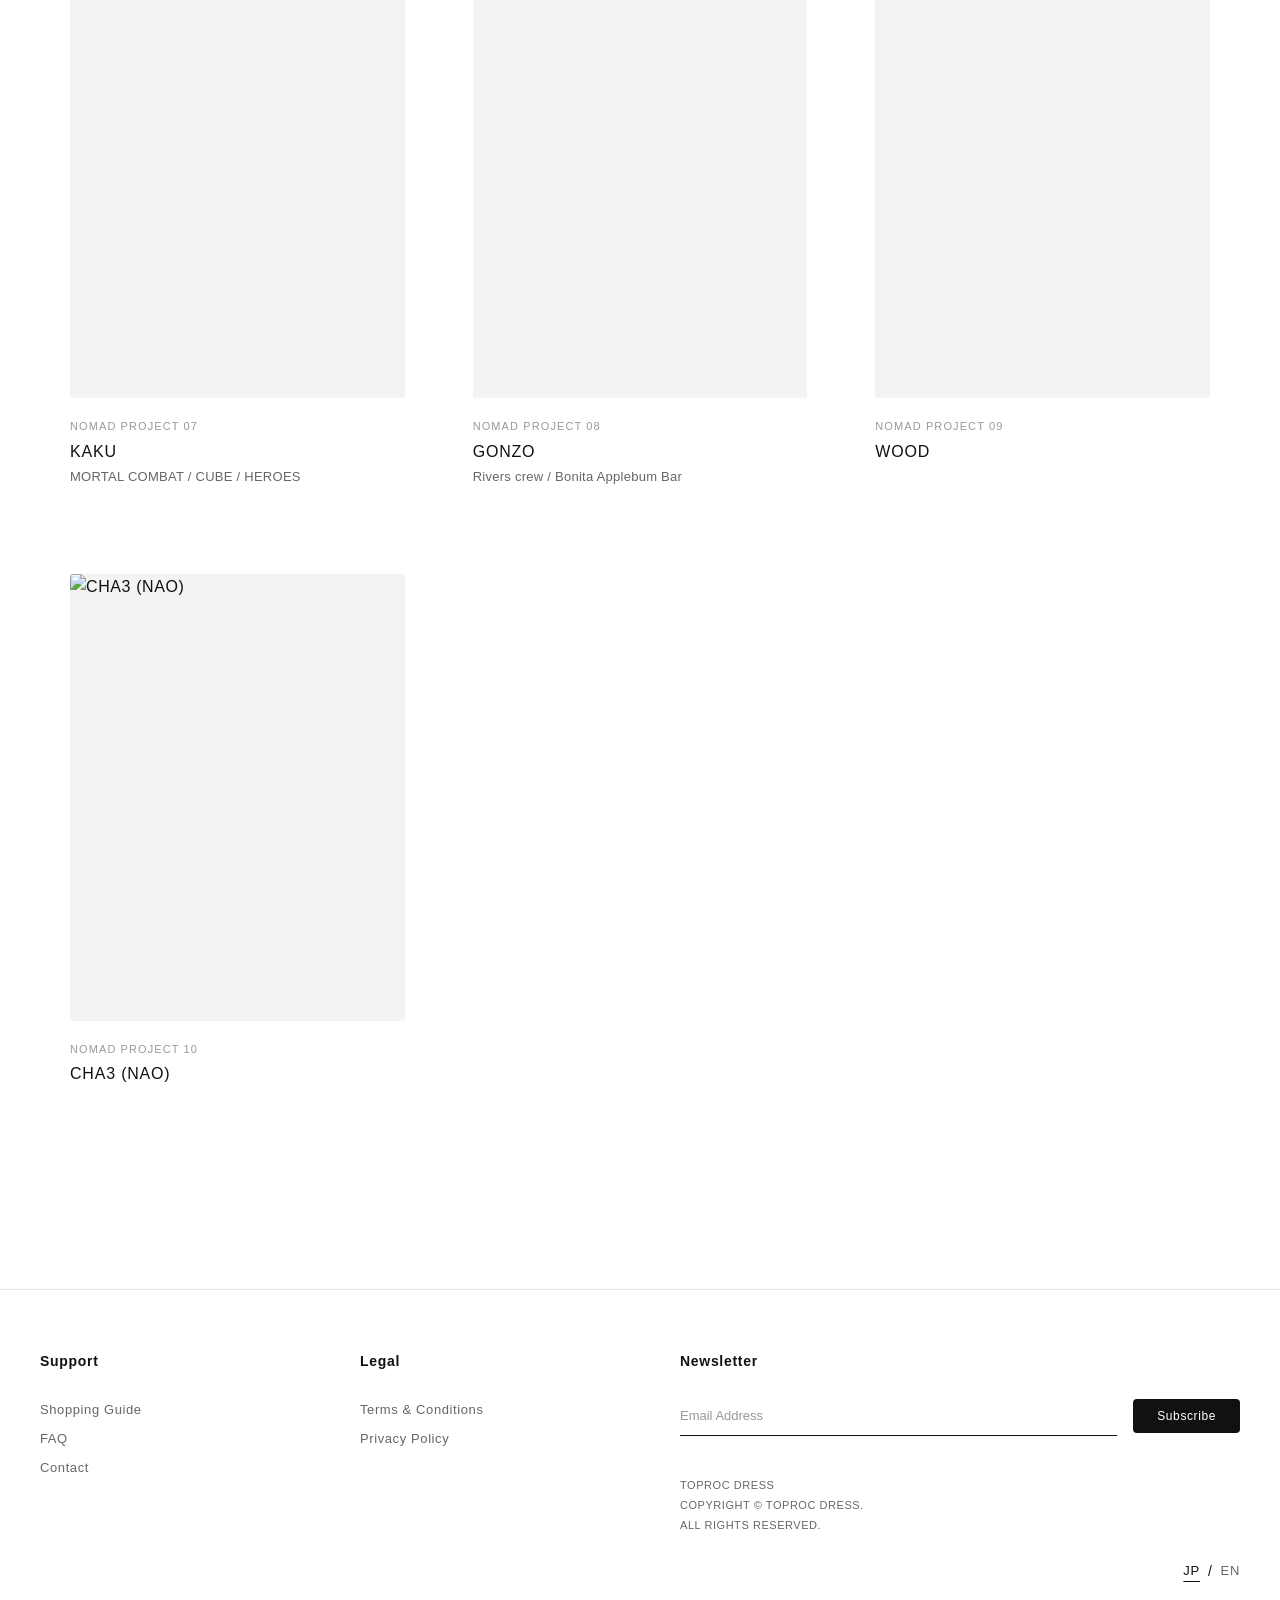
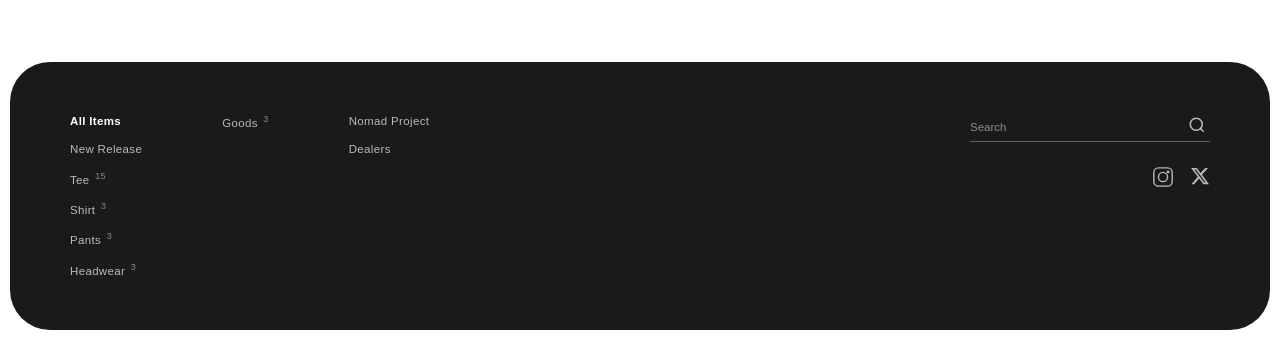
==== commit 0a4172d3: "全ページCSS/JSキャッシュバスティングをv=10に統一 Co-Authored-By: Claude Opus 4.6 <noreply@anthropic.com>" ====
--- a/about.html
+++ b/about.html
@@ -8,8 +8,8 @@
   <link rel="preconnect" href="https://fonts.googleapis.com">
   <link rel="preconnect" href="https://fonts.gstatic.com" crossorigin>
   <link href="https://fonts.googleapis.com/css2?family=Noto+Sans+JP:wght@400;500&display=swap" rel="stylesheet">
-  <link rel="stylesheet" href="css/style.css?v=8">
-  <link rel="stylesheet" href="css/animations.css?v=8">
+  <link rel="stylesheet" href="css/style.css?v=10">
+  <link rel="stylesheet" href="css/animations.css?v=10">
 </head>
 <body class="page-transition">
 
--- a/css/style.css
+++ b/css/style.css
@@ -221,7 +221,7 @@
 
 .site-logo {
   font-family: var(--font-display);
-  font-size: 2.0rem;
+  font-size: 2.5rem;
   font-weight: 500;
   letter-spacing: 0.15em;
   text-transform: uppercase;
@@ -242,15 +242,14 @@
 
 .desktop-nav ul {
   display: flex;
-  gap: 40px;
+  gap: 24px;
 }
 
 .desktop-nav a {
   font-family: var(--font-display);
   font-size: 1.4rem;
-  font-weight: 500;
+  font-weight: 700;
   letter-spacing: 0.1em;
-  text-transform: uppercase;
   color: var(--color-text-secondary);
   transition: color var(--transition-fast);
 }
@@ -1259,7 +1258,7 @@
 
 .page-title {
   font-family: var(--font-display);
-  font-size: clamp(3.2rem, 4.5vw, 5rem);
+  font-size: clamp(1.6rem, 2.2vw, 2.5rem);
   font-weight: 400;
   letter-spacing: -0.01em;
   line-height: 1.2;
@@ -1693,16 +1692,16 @@
 
 /* --- Dark Bottom Bar --- */
 .products-bottom-bar-wrapper {
-  max-width: var(--container-max);
+  max-width: 100%;
   margin: 0 auto;
-  padding: 0 16px 10px;
+  padding: 0 10px 10px;
 }
 
 .products-bottom-bar {
   background: #1a1a1a;
   color: #fff;
-  padding: 60px 60px;
-  border-radius: 16px;
+  padding: 50px 60px;
+  border-radius: 18px;
   /* Morph animation: starts as pill, expands to full */
   transform-origin: center center;
   transition: transform 0.5s cubic-bezier(0.22, 1, 0.36, 1),
@@ -1738,12 +1737,12 @@
 .products-bottom-col {
   display: flex;
   flex-direction: column;
-  gap: 8px;
+  gap: 10px;
 }
 
 .bottom-cat-link {
   font-family: var(--font-display);
-  font-size: 1.3rem;
+  font-size: 1.15rem;
   font-weight: 400;
   letter-spacing: 0.03em;
   color: rgba(255, 255, 255, 0.7);
@@ -1784,7 +1783,7 @@
   background: transparent;
   border: none;
   color: #fff;
-  font-size: 1.3rem;
+  font-size: 1.15rem;
   padding: 8px 0;
   outline: none;
 }
@@ -1865,7 +1864,7 @@
 }
 
 /* --- Responsive for products footer --- */
-@media (max-width: 1023px) {
+@media (max-width: 767px) {
   .products-footer-inner {
     grid-template-columns: 1fr;
     gap: 32px;
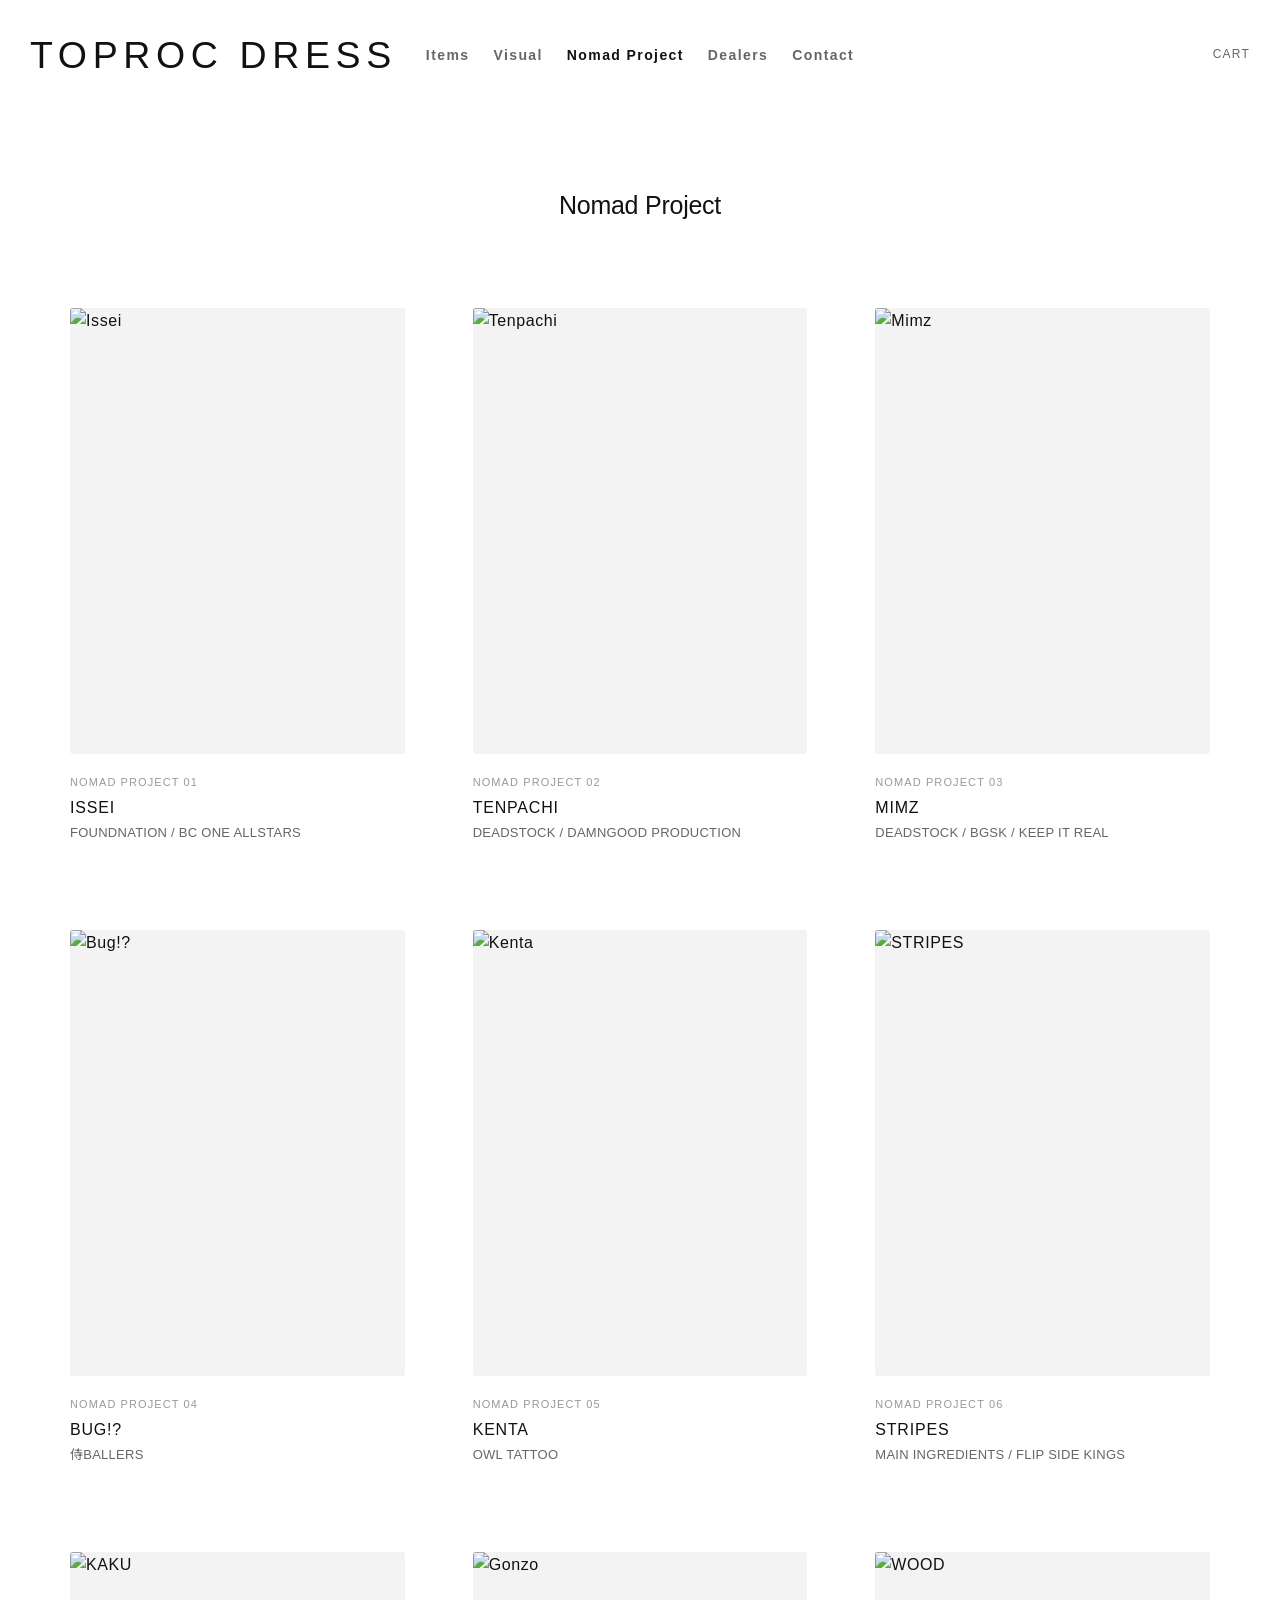
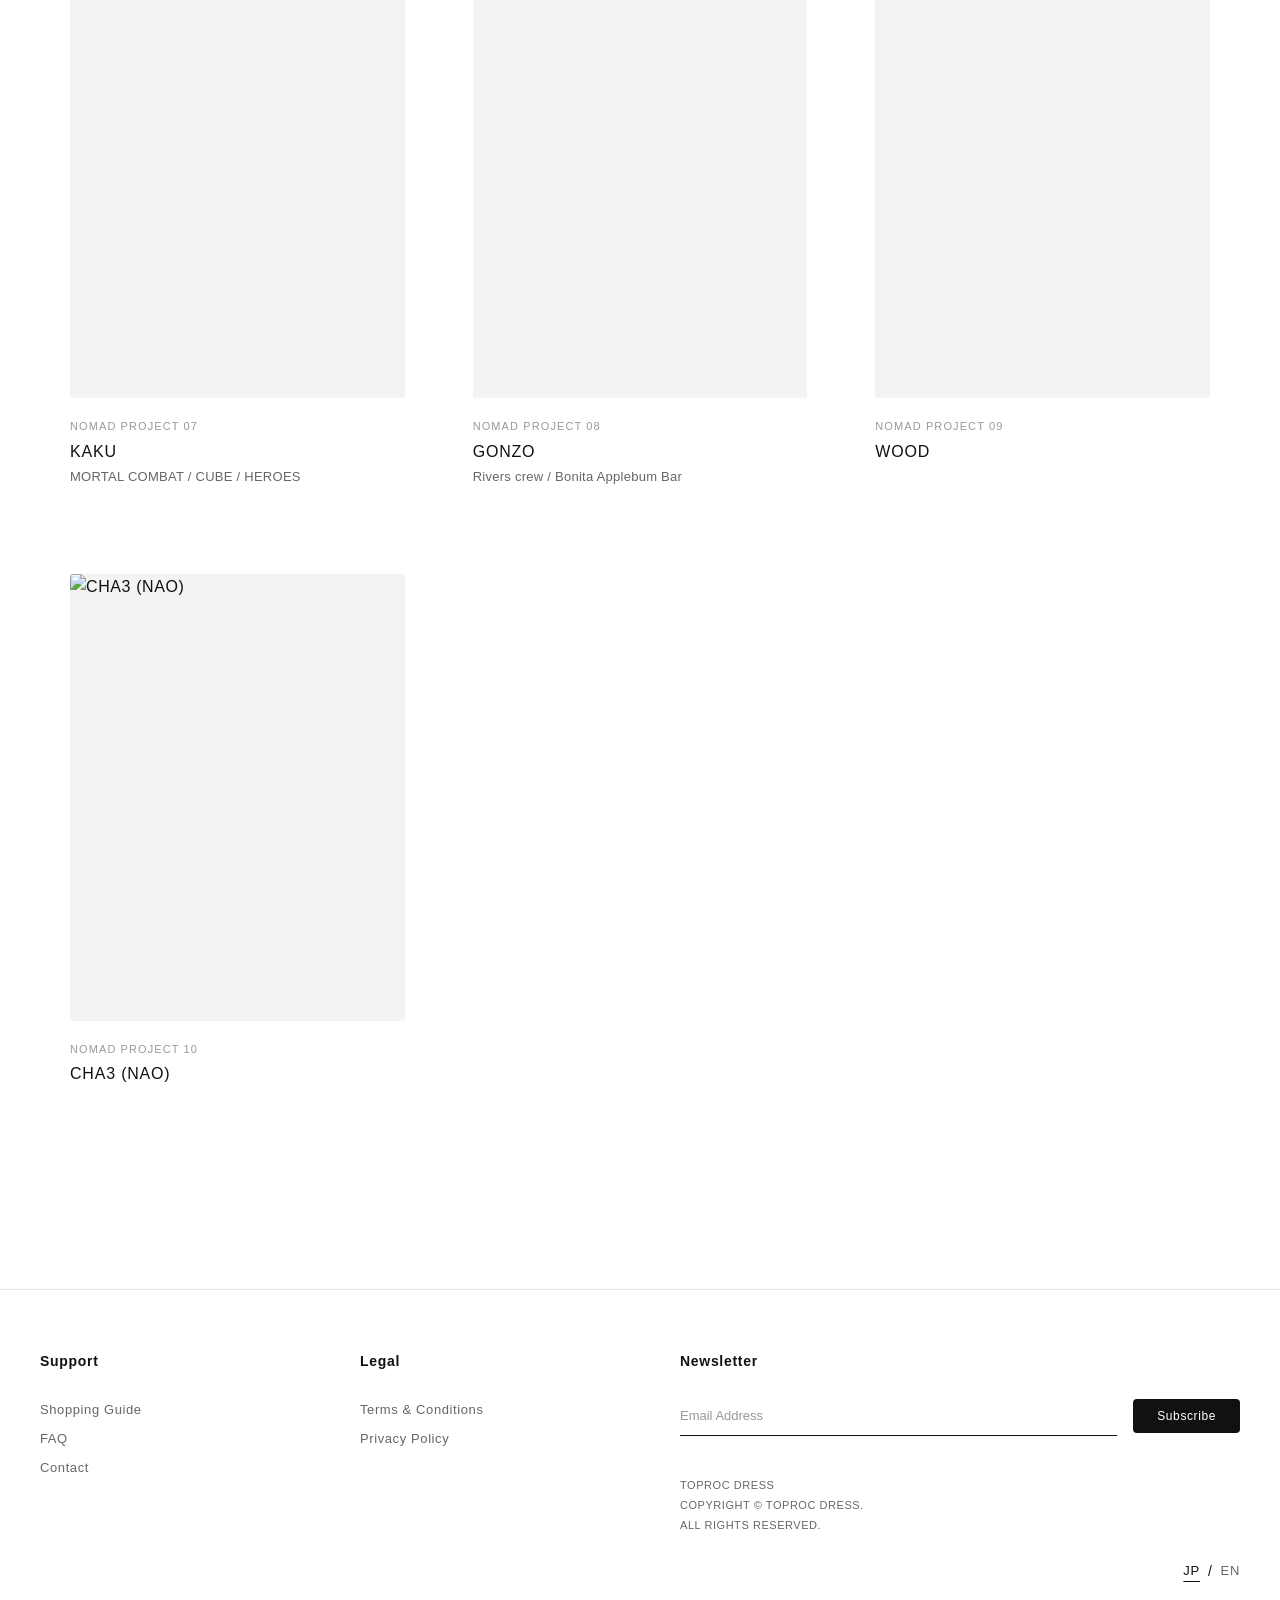
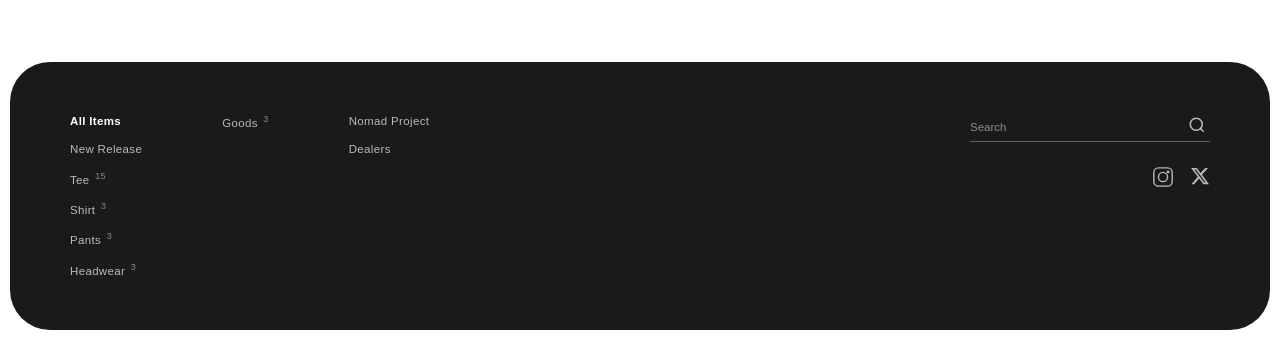
==== commit 62121ee9: "ヘッダー調整: ロゴ1.5倍拡大・左端寄せ・CART右端寄せ・v=11 Co-Authored-By: Claude Opus 4.6 <noreply@anthropic.com>" ====
--- a/about.html
+++ b/about.html
@@ -8,7 +8,7 @@
   <link rel="preconnect" href="https://fonts.googleapis.com">
   <link rel="preconnect" href="https://fonts.gstatic.com" crossorigin>
   <link href="https://fonts.googleapis.com/css2?family=Noto+Sans+JP:wght@400;500&display=swap" rel="stylesheet">
-  <link rel="stylesheet" href="css/style.css?v=10">
+  <link rel="stylesheet" href="css/style.css?v=11">
   <link rel="stylesheet" href="css/animations.css?v=10">
 </head>
 <body class="page-transition">
--- a/css/style.css
+++ b/css/style.css
@@ -213,15 +213,15 @@
   align-items: center;
   justify-content: space-between;
   height: 100%;
-  max-width: var(--container-max);
-  margin: 0 auto;
-  padding: 0 var(--container-padding);
+  max-width: 100%;
+  margin: 0;
+  padding: 0 30px;
   position: relative;
 }
 
 .site-logo {
   font-family: var(--font-display);
-  font-size: 2.5rem;
+  font-size: 3.75rem;
   font-weight: 500;
   letter-spacing: 0.15em;
   text-transform: uppercase;
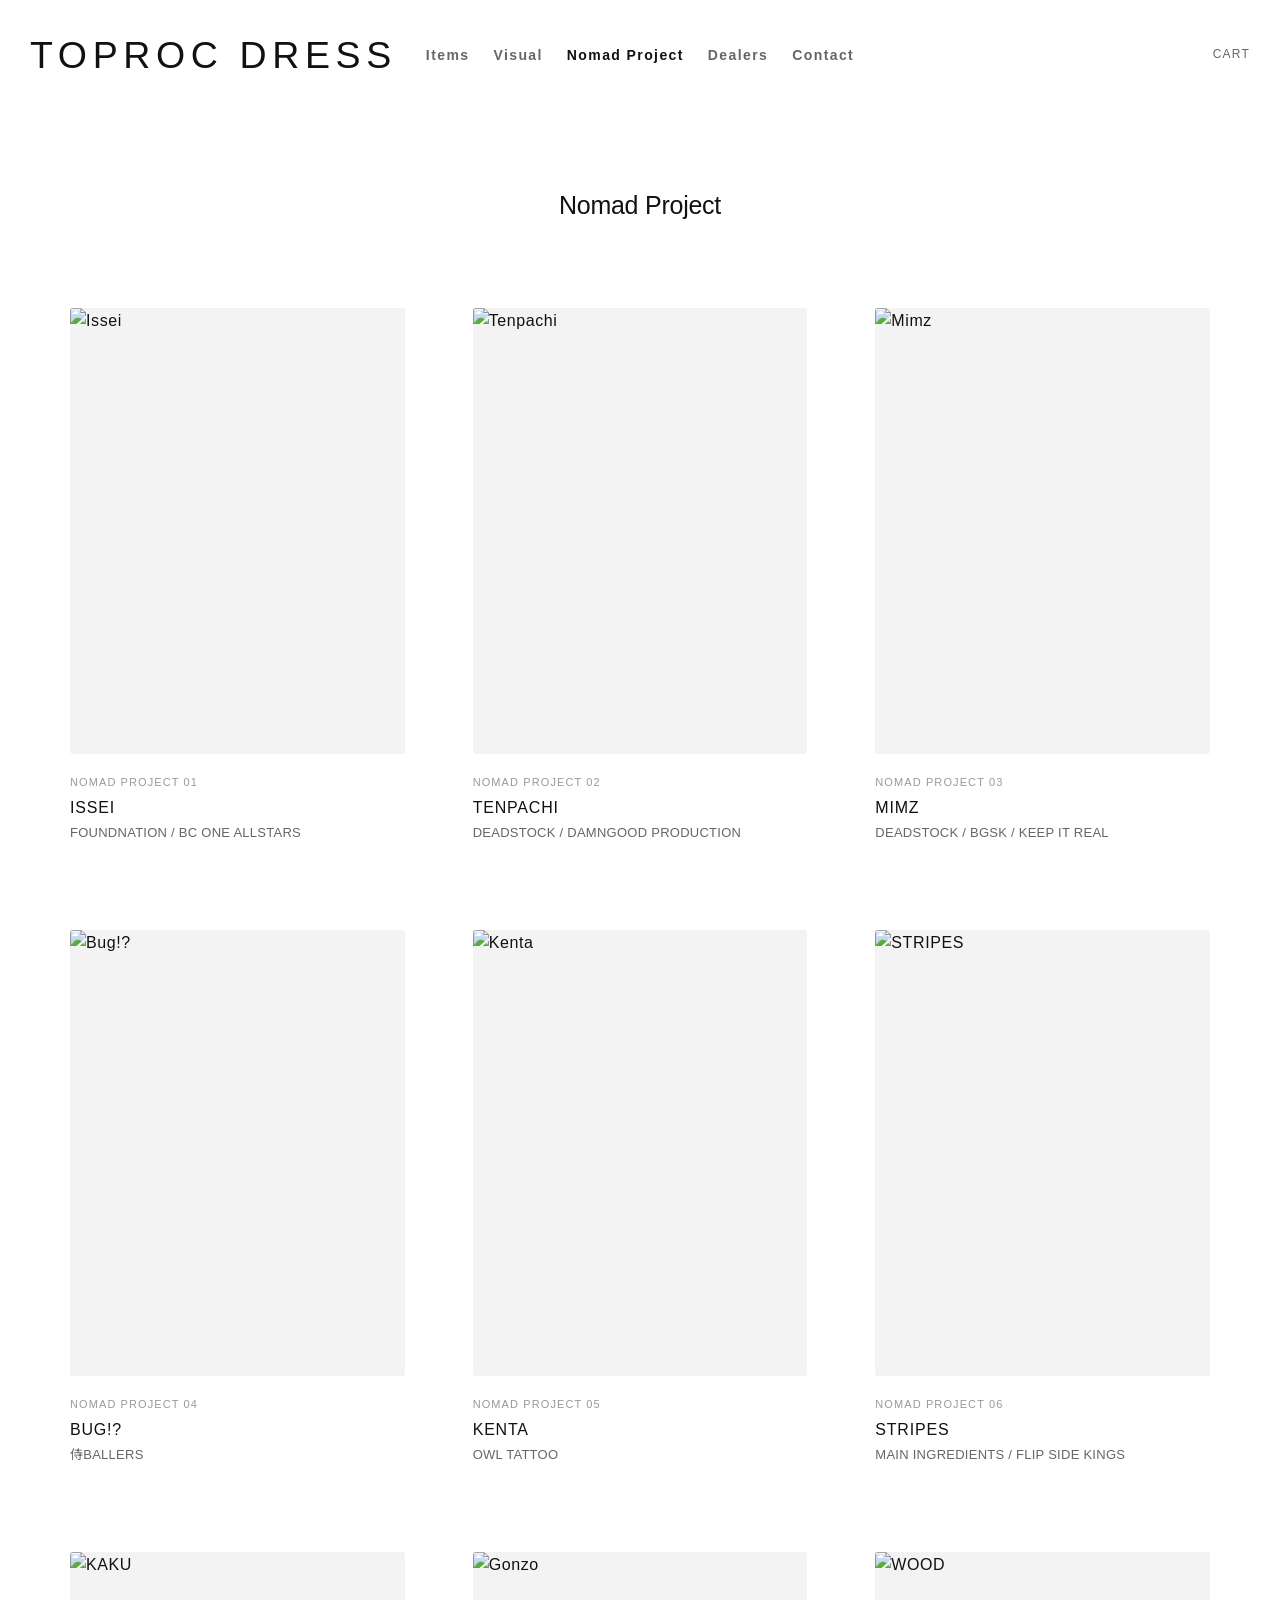
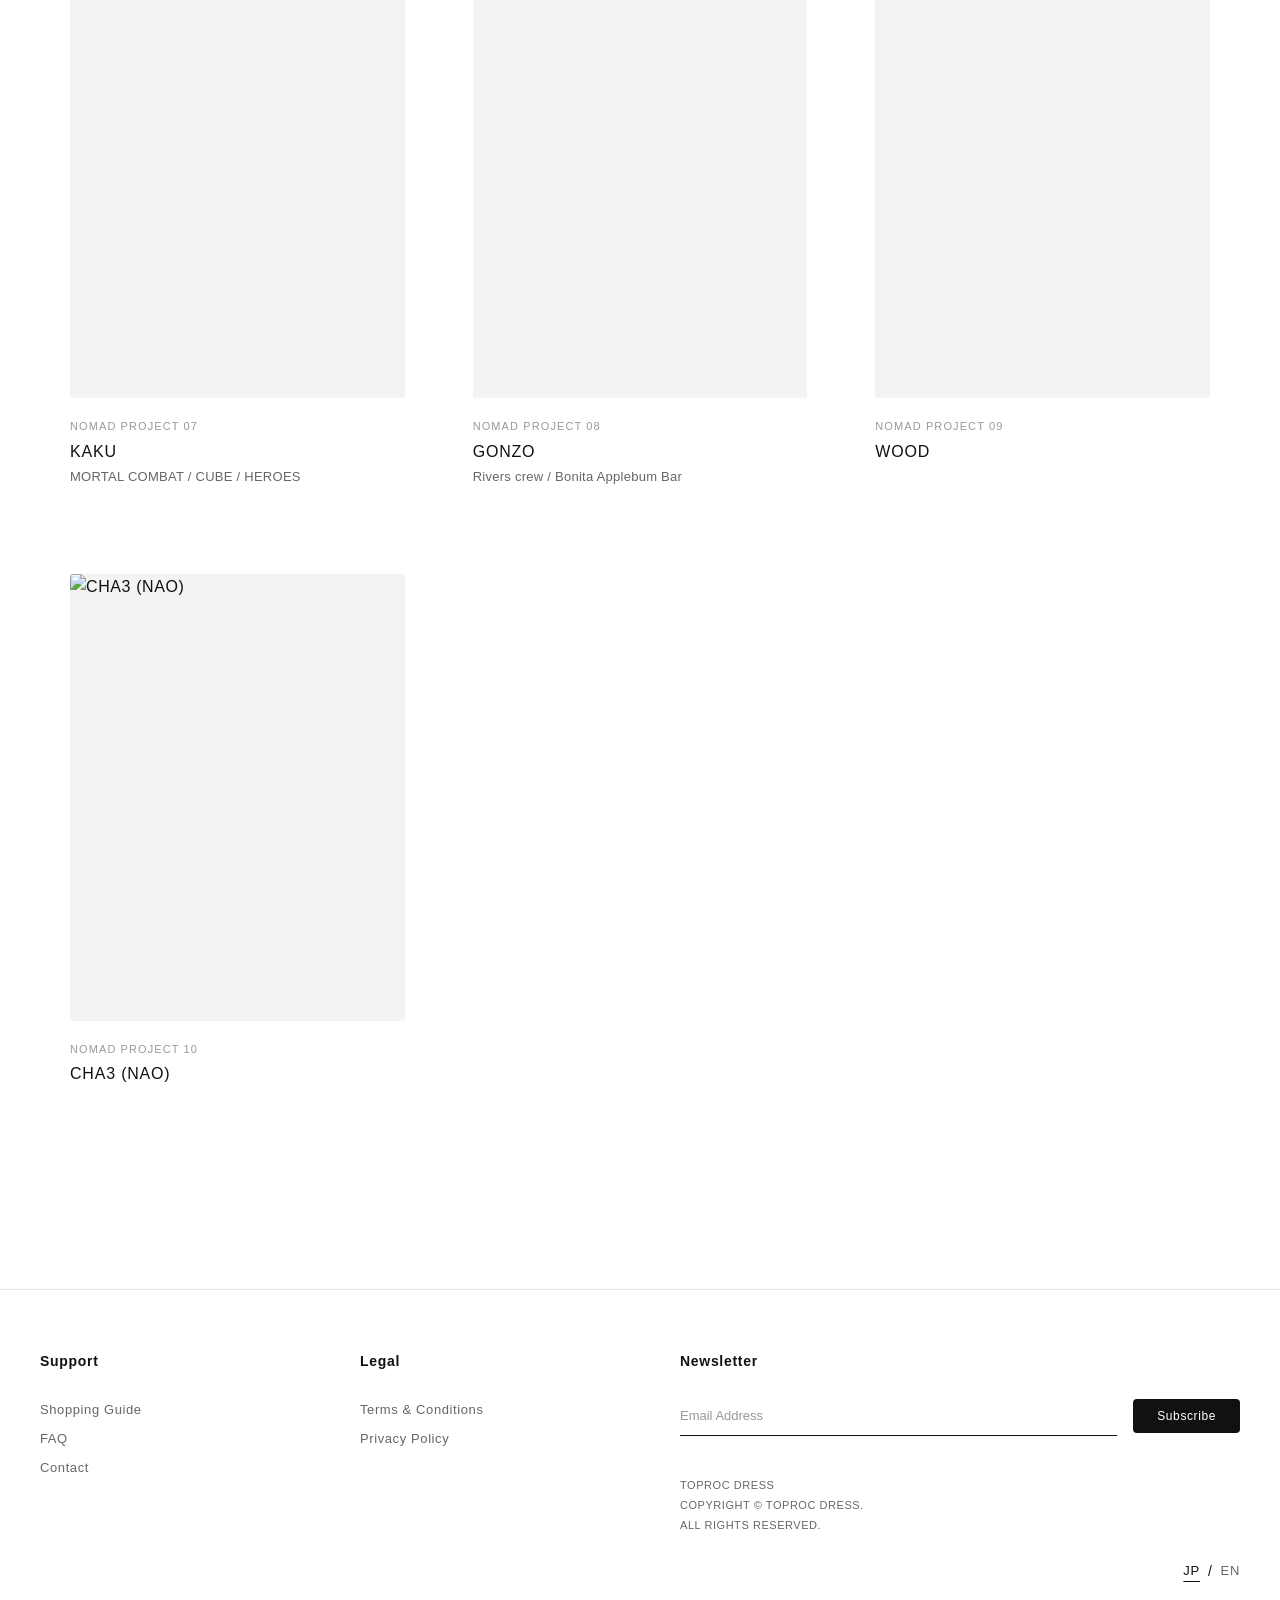
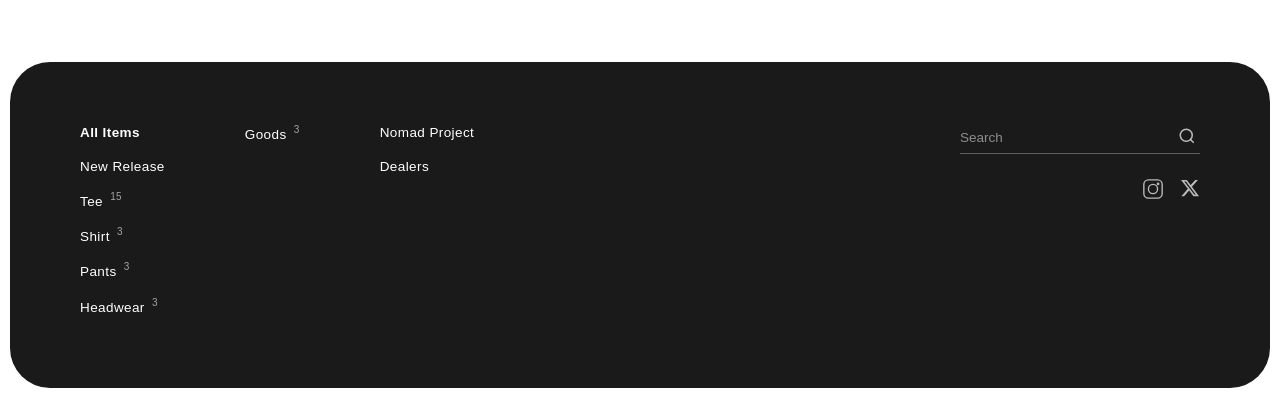
==== commit 856fa753: "全ページCSS/JSキャッシュバスティングをv=13に統一 Co-Authored-By: Claude Opus 4.6 <noreply@anthropic.com>" ====
--- a/about.html
+++ b/about.html
@@ -8,7 +8,7 @@
   <link rel="preconnect" href="https://fonts.googleapis.com">
   <link rel="preconnect" href="https://fonts.gstatic.com" crossorigin>
   <link href="https://fonts.googleapis.com/css2?family=Noto+Sans+JP:wght@400;500&display=swap" rel="stylesheet">
-  <link rel="stylesheet" href="css/style.css?v=11">
+  <link rel="stylesheet" href="css/style.css?v=13">
   <link rel="stylesheet" href="css/animations.css?v=10">
 </head>
 <body class="page-transition">
@@ -261,7 +261,7 @@
     </button>
   </div>
 
-  <script src="js/main.js?v=8"></script>
+  <script src="js/main.js?v=13"></script>
   <script>
     // Sticky MENU button + morph animation logic
     (function() {
--- a/css/style.css
+++ b/css/style.css
@@ -287,6 +287,10 @@
   gap: 16px;
 }
 
+.home .nav-dropdown:hover .nav-dropdown-menu {
+  display: none;
+}
+
 .nav-dropdown-menu a {
   font-family: var(--font-display);
   font-size: 1.4rem;
@@ -701,24 +705,24 @@
 .feature-section-header {
   display: flex;
   justify-content: space-between;
-  align-items: flex-end;
+  align-items: flex-start;
 }
 
 .feature-view-all {
   font-family: var(--font-display);
   font-size: 1.3rem;
-  letter-spacing: 0.1em;
-  text-transform: uppercase;
-  color: var(--color-text-secondary);
+  letter-spacing: 0.05em;
+  color: var(--color-text);
   text-decoration: none;
-  border-bottom: 1px solid var(--color-border);
-  padding-bottom: 2px;
-  transition: color var(--transition-fast), border-color var(--transition-fast);
+  transition: opacity var(--transition-fast);
+}
+
+.feature-view-all::after {
+  content: ' \2192';
 }
 
 .feature-view-all:hover {
-  color: var(--color-text);
-  border-color: var(--color-text);
+  opacity: 0.6;
 }
 
 .feature-swiper {
@@ -739,8 +743,9 @@
 .feature-slide-image {
   position: relative;
   overflow: hidden;
-  aspect-ratio: 450 / 600;
+  aspect-ratio: 3 / 4;
   background: var(--color-bg-elevated);
+  border-radius: 8px;
 }
 
 .feature-slide-image img {
@@ -762,16 +767,14 @@
   font-size: 1.1rem;
   color: var(--color-text-muted);
   letter-spacing: 0.1em;
-  text-transform: uppercase;
   margin-bottom: 4px;
 }
 
 .feature-slide-title {
   font-family: var(--font-display);
   font-size: 1.4rem;
-  font-weight: 500;
+  font-weight: 600;
   letter-spacing: 0.05em;
-  text-transform: uppercase;
 }
 
 /* --- Brand Statement --- */
@@ -1700,7 +1703,7 @@
 .products-bottom-bar {
   background: #1a1a1a;
   color: #fff;
-  padding: 50px 60px;
+  padding: 60px 70px 70px;
   border-radius: 18px;
   /* Morph animation: starts as pill, expands to full */
   transform-origin: center center;
@@ -1737,31 +1740,31 @@
 .products-bottom-col {
   display: flex;
   flex-direction: column;
-  gap: 10px;
+  gap: 12px;
 }
 
 .bottom-cat-link {
   font-family: var(--font-display);
-  font-size: 1.15rem;
-  font-weight: 400;
+  font-size: 1.35rem;
+  font-weight: 500;
   letter-spacing: 0.03em;
-  color: rgba(255, 255, 255, 0.7);
-  transition: color var(--transition-fast);
+  color: #fff;
+  transition: opacity var(--transition-fast);
 }
 
 .bottom-cat-link:hover {
-  color: #fff;
+  opacity: 0.6;
 }
 
 .bottom-cat-link strong {
   color: #fff;
-  font-weight: 600;
+  font-weight: 700;
 }
 
 .bottom-cat-link sup {
-  font-size: 0.9rem;
-  margin-left: 2px;
-  color: rgba(255, 255, 255, 0.5);
+  font-size: 1rem;
+  margin-left: 3px;
+  color: rgba(255, 255, 255, 0.6);
 }
 
 .products-bottom-right {
@@ -1783,7 +1786,7 @@
   background: transparent;
   border: none;
   color: #fff;
-  font-size: 1.15rem;
+  font-size: 1.35rem;
   padding: 8px 0;
   outline: none;
 }
